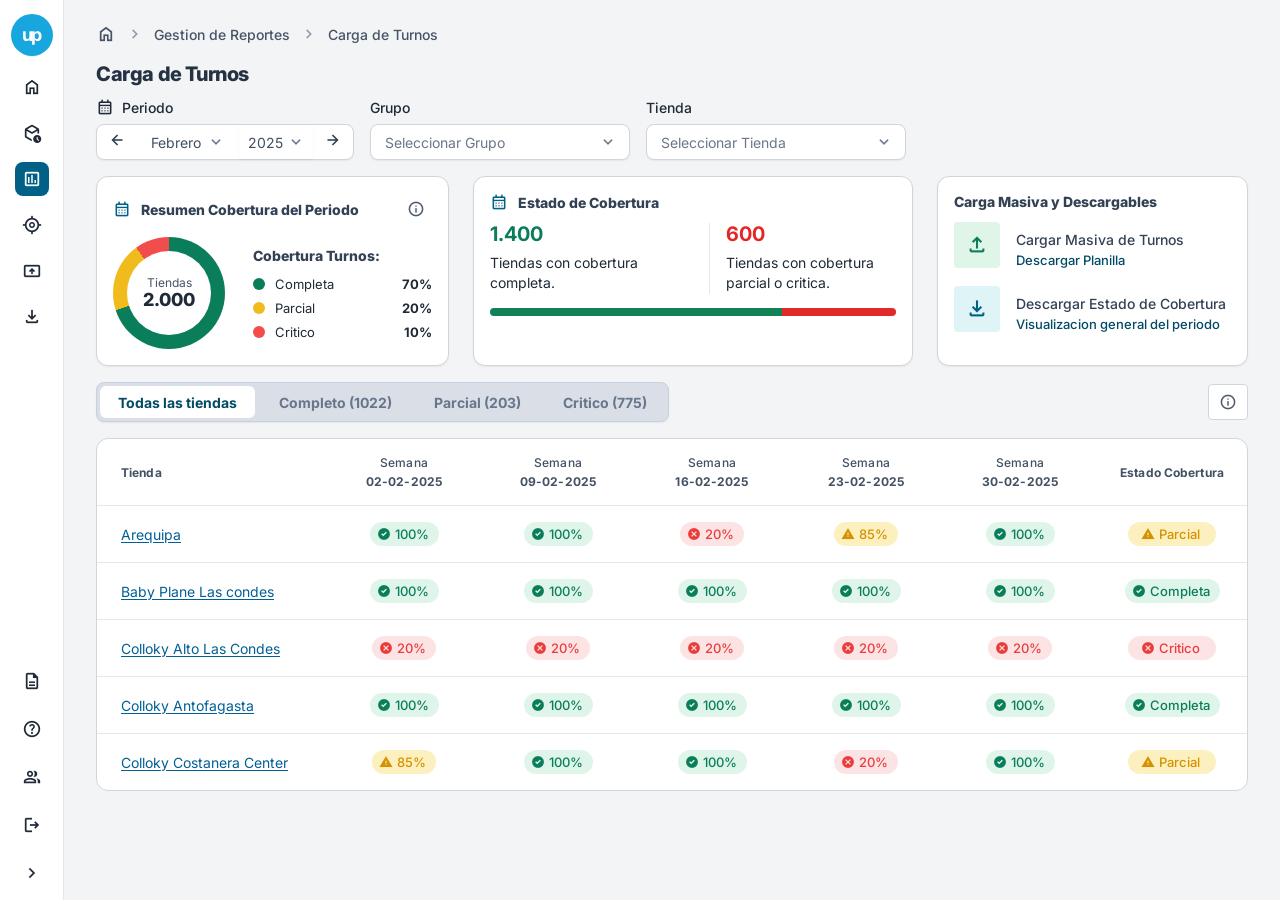
==== Carga_turnos/CARGA_DE_TURNOS.html @ 12d58e3b "Se agrega generación de turnos" ====
<!DOCTYPE html>
<html lang="es">
<head>
  <meta charset="utf-8" />
  <meta name="viewport" content="width=device-width, initial-scale=1.0" />
  <title>Carga de Turnos</title>
  <link rel="preconnect" href="https://fonts.googleapis.com" />
  <link rel="preconnect" href="https://fonts.gstatic.com" crossorigin />
  <link href="https://fonts.googleapis.com/css2?family=Inter:wght@400;500;600;700;800&family=Material+Symbols+Outlined:wght,FILL@300..700,0..1&display=swap" rel="stylesheet" />
  <link rel="stylesheet" href="./CARGA_DE_TURNOS.css?v=20260702-2" />
</head>
<body>
  <div class="turnos-layout">
    <aside class="sidebar" aria-label="Navegacion principal">
      <div class="sidebar-top">
        <a class="brand-badge" href="#" aria-label="Follow Up">up</a>

        <nav class="sidebar-nav">
          <a class="sidebar-link" href="#" aria-label="Inicio">
            <span class="material-symbols-outlined">home</span>
          </a>
          <a class="sidebar-link" href="#" aria-label="Resumen">
            <span class="material-symbols-outlined">deployed_code_history</span>
          </a>
          <a class="sidebar-link active" href="#" aria-current="page" aria-label="Carga de turnos">
            <span class="material-symbols-outlined">insert_chart</span>
          </a>
          <a class="sidebar-link" href="#" aria-label="Objetivos">
            <span class="material-symbols-outlined">my_location</span>
          </a>
          <a class="sidebar-link" href="#" aria-label="Presentacion">
            <span class="material-symbols-outlined">present_to_all</span>
          </a>
          <a class="sidebar-link" href="#" aria-label="Descargas">
            <span class="material-symbols-outlined">download</span>
          </a>
        </nav>
      </div>

      <div class="sidebar-bottom">
        <a class="sidebar-link muted" href="#" aria-label="Documentos">
          <span class="material-symbols-outlined">description</span>
        </a>
        <a class="sidebar-link muted" href="#" aria-label="Ayuda">
          <span class="material-symbols-outlined">help</span>
        </a>
        <a class="sidebar-link muted" href="#" aria-label="Usuarios">
          <span class="material-symbols-outlined">group</span>
        </a>
        <a class="sidebar-link muted" href="#" aria-label="Salir">
          <span class="material-symbols-outlined">logout</span>
        </a>
        <a class="sidebar-link muted" href="#" aria-label="Expandir">
          <span class="material-symbols-outlined">chevron_right</span>
        </a>
      </div>
    </aside>

    <main class="page">
      <section class="page-shell">
        <section class="page-view" data-view-screen="overview">
        <header class="page-header">
          <div class="breadcrumbs" aria-label="Breadcrumb">
            <span class="material-symbols-outlined">home</span>
            <span class="material-symbols-outlined arrow">chevron_right</span>
            <span>Gestion de Reportes</span>
            <span class="material-symbols-outlined arrow">chevron_right</span>
            <strong>Carga de Turnos</strong>
          </div>

          <h1>Carga de Turnos</h1>
        </header>

        <section class="filters-row" aria-label="Filtros">
          <div class="filter-block period-block detail-period-block">
            <label for="period-month">
              <span class="material-symbols-outlined">calendar_month</span>
              Periodo
            </label>

            <div class="period-picker" data-period-picker>
              <div class="period-control">
                <button type="button" class="period-arrow" aria-label="Periodo anterior" data-period-shift="-1">
                  <span class="material-symbols-outlined">arrow_back</span>
                </button>

                <button id="period-month" class="month-trigger" type="button" aria-label="Mes" aria-expanded="false" aria-controls="month-panel">
                  <span data-month-label>Febrero</span>
                  <span class="material-symbols-outlined">expand_more</span>
                </button>

                <div class="year-picker" data-year-picker>
                  <button id="period-year" class="year-trigger" type="button" aria-label="Ano" aria-expanded="false" aria-controls="year-panel">
                    <span data-year-label>2025</span>
                    <span class="material-symbols-outlined">expand_more</span>
                  </button>

                  <div id="year-panel" class="year-panel" hidden>
                    <div class="year-list" role="listbox" aria-label="Seleccion de ano"></div>
                  </div>
                </div>

                <button type="button" class="period-arrow" aria-label="Periodo siguiente" data-period-shift="1">
                  <span class="material-symbols-outlined">arrow_forward</span>
                </button>
              </div>

              <div id="month-panel" class="month-panel" hidden>
                <div class="month-grid" role="listbox" aria-label="Seleccion de mes">
                  <button class="month-option" type="button" data-month-index="0">Enero</button>
                  <button class="month-option active" type="button" data-month-index="1" aria-selected="true">Febrero</button>
                  <button class="month-option" type="button" data-month-index="2">Marzo</button>
                  <button class="month-option" type="button" data-month-index="3">Abril</button>
                  <button class="month-option" type="button" data-month-index="4">Mayo</button>
                  <button class="month-option" type="button" data-month-index="5">Junio</button>
                  <button class="month-option" type="button" data-month-index="6">Julio</button>
                  <button class="month-option" type="button" data-month-index="7">Agosto</button>
                  <button class="month-option" type="button" data-month-index="8">Septiembre</button>
                  <button class="month-option" type="button" data-month-index="9">Octubre</button>
                  <button class="month-option" type="button" data-month-index="10">Noviembre</button>
                  <button class="month-option" type="button" data-month-index="11">Diciembre</button>
                </div>
              </div>
            </div>
          </div>

          <div class="filter-block">
            <label for="group-trigger">Grupo</label>
            <div class="custom-dropdown" data-dropdown>
              <button id="group-trigger" class="dropdown-trigger" type="button" aria-expanded="false" aria-controls="group-panel">
                <span class="dropdown-trigger-text" data-dropdown-label>Seleccionar Grupo</span>
                <span class="material-symbols-outlined">expand_more</span>
              </button>

              <div id="group-panel" class="dropdown-panel" hidden>
                <div class="dropdown-search">
                  <span class="material-symbols-outlined">search</span>
                  <input type="text" placeholder="Buscar grupo" data-dropdown-search />
                </div>

                <div class="dropdown-options" role="listbox" aria-label="Opciones de grupo">
                  <label class="dropdown-option dropdown-option-all" data-option-text="Seleccionar todo">
                    <input type="checkbox" data-select-all />
                    <span>Seleccionar todo</span>
                  </label>
                  <label class="dropdown-option" data-option-text="Zona norte Bogotá">
                    <input type="checkbox" value="Zona norte Bogotá" />
                    <span>Zona norte Bogotá</span>
                  </label>
                  <label class="dropdown-option" data-option-text="Zona centro Bogotá">
                    <input type="checkbox" value="Zona centro Bogotá" />
                    <span>Zona centro Bogotá</span>
                  </label>
                  <label class="dropdown-option" data-option-text="Tiendas Colombia">
                    <input type="checkbox" value="Tiendas Colombia" />
                    <span>Tiendas Colombia</span>
                  </label>
                  <label class="dropdown-option" data-option-text="Tiendas Bogotá">
                    <input type="checkbox" value="Tiendas Bogotá" />
                    <span>Tiendas Bogotá</span>
                  </label>
                </div>
              </div>
            </div>
          </div>

          <div class="filter-block">
            <label for="store-trigger">Tienda</label>
            <div class="custom-dropdown" data-dropdown>
              <button id="store-trigger" class="dropdown-trigger" type="button" aria-expanded="false" aria-controls="store-panel">
                <span class="dropdown-trigger-text" data-dropdown-label>Seleccionar Tienda</span>
                <span class="material-symbols-outlined">expand_more</span>
              </button>

              <div id="store-panel" class="dropdown-panel" hidden>
                <div class="dropdown-search">
                  <span class="material-symbols-outlined">search</span>
                  <input type="text" placeholder="Buscar tienda" data-dropdown-search />
                </div>

                <div class="dropdown-options" role="listbox" aria-label="Opciones de tienda">
                  <label class="dropdown-option dropdown-option-all" data-option-text="Seleccionar todo">
                    <input type="checkbox" data-select-all />
                    <span>Seleccionar todo</span>
                  </label>
                  <label class="dropdown-option" data-option-text="Arequipa">
                    <input type="checkbox" value="Arequipa" />
                    <span>Arequipa</span>
                  </label>
                  <label class="dropdown-option" data-option-text="Baby Plane Las Condes">
                    <input type="checkbox" value="Baby Plane Las Condes" />
                    <span>Baby Plane Las Condes</span>
                  </label>
                  <label class="dropdown-option" data-option-text="Colloky Alto Las Condes">
                    <input type="checkbox" value="Colloky Alto Las Condes" />
                    <span>Colloky Alto Las Condes</span>
                  </label>
                  <label class="dropdown-option" data-option-text="Colloky Antofagasta">
                    <input type="checkbox" value="Colloky Antofagasta" />
                    <span>Colloky Antofagasta</span>
                  </label>
                </div>
              </div>
            </div>
          </div>
        </section>

        <section class="summary-grid" aria-label="Resumen del periodo">
          <article class="card coverage-card">
            <div class="card-head">
              <h2>
                <span class="material-symbols-outlined">calendar_month</span>
                Resumen Cobertura del Periodo
              </h2>
              <div class="summary-info-tooltip">
                <button class="icon-button" type="button" aria-label="Informacion sobre cobertura">
                  <span class="material-symbols-outlined">info</span>
                </button>
                <div class="summary-info-panel" role="tooltip">
                  La cobertura representa el porcentaje del horario de operacion en que una tienda cuenta con vendedores con turnos asignados.
                </div>
              </div>
            </div>

            <div class="coverage-content">
              <div class="donut-chart" aria-label="Total de tiendas">
                <div class="donut-center">
                  <span>Tiendas</span>
                  <strong>2.000</strong>
                </div>
              </div>

              <div class="legend">
                <h3>Cobertura Turnos:</h3>
                <div class="legend-row">
                  <span class="legend-label"><span class="dot complete"></span>Completa</span>
                  <strong>70%</strong>
                </div>
                <div class="legend-row">
                  <span class="legend-label"><span class="dot partial"></span>Parcial</span>
                  <strong>20%</strong>
                </div>
                <div class="legend-row">
                  <span class="legend-label"><span class="dot critical"></span>Critico</span>
                  <strong>10%</strong>
                </div>
              </div>
            </div>
          </article>

          <article class="card state-card">
            <div class="card-head">
              <h2>
                <span class="material-symbols-outlined">calendar_month</span>
                Estado de Cobertura
              </h2>
            </div>

            <div class="state-grid">
              <div class="state-metric">
                <strong class="green">1.400</strong>
                <p>Tiendas con cobertura completa.</p>
              </div>

              <div class="state-metric state-divider">
                <strong class="red">600</strong>
                <p>Tiendas con cobertura parcial o critica.</p>
              </div>
            </div>

            <div class="state-progress" aria-label="Distribucion de cobertura">
              <span class="progress-green"></span>
              <span class="progress-red"></span>
            </div>
          </article>

          <article class="card downloads-card">
            <div class="card-head">
              <h2>Carga Masiva y Descargables</h2>
            </div>

            <div class="download-list">
              <button class="download-item" type="button">
                <span class="download-icon upload material-symbols-outlined">upload</span>
                <span class="download-copy">
                  <strong>Cargar Masiva de Turnos</strong>
                  <small>Descargar Planilla</small>
                </span>
              </button>

              <button class="download-item" type="button">
                <span class="download-icon export material-symbols-outlined">download</span>
                <span class="download-copy">
                  <strong>Descargar Estado de Cobertura</strong>
                  <small>Visualizacion general del periodo</small>
                </span>
              </button>
            </div>
          </article>
        </section>

        <section class="tabs-row" aria-label="Filtros por estado">
          <div class="tabs-shell" role="tablist" aria-label="Estados de cobertura">
            <button class="tab-button active" type="button" aria-pressed="true" data-view="all">Todas las tiendas</button>
            <button class="tab-button" type="button" aria-pressed="false" data-view="complete">Completo (1022)</button>
            <button class="tab-button" type="button" aria-pressed="false" data-view="partial">Parcial (203)</button>
            <button class="tab-button" type="button" aria-pressed="false" data-view="critical">Critico (775)</button>
          </div>

          <div class="tabs-info-tooltip" aria-label="Informacion de filtros">
            <button class="icon-button tabs-info" type="button" aria-label="Informacion de filtros">
              <span class="material-symbols-outlined">info</span>
            </button>

            <div class="tabs-info-panel" role="tooltip">
              <span class="tabs-info-item complete">
                <span class="material-symbols-outlined">check_circle</span>
                Completa: 100%
              </span>
              <span class="tabs-info-item partial">
                <span class="material-symbols-outlined">warning</span>
                Parcial 80% - 99%
              </span>
              <span class="tabs-info-item critical">
                <span class="material-symbols-outlined">cancel</span>
                Critico 0% - 79%
              </span>
            </div>
          </div>
        </section>

        <section class="table-card" aria-label="Estado de cobertura por tienda">
          <table class="coverage-table">
            <thead id="coverage-table-head"></thead>
            <tbody id="coverage-table-body"></tbody>
          </table>
        </section>
        </section>

        <section class="page-view detail-screen" data-view-screen="detail" hidden>
          <header class="page-header detail-header">
            <div class="breadcrumbs" aria-label="Breadcrumb detalle">
              <span class="material-symbols-outlined">home</span>
              <span class="material-symbols-outlined arrow">chevron_right</span>
              <span>Gestion de Reportes</span>
              <span class="material-symbols-outlined arrow">chevron_right</span>
              <button class="breadcrumb-button" type="button" data-back-overview>Carga de Turnos</button>
              <span class="material-symbols-outlined arrow">chevron_right</span>
              <strong data-detail-breadcrumb-title>Turnos Arequipa</strong>
            </div>

            <div class="detail-header-row">
              <h1 data-detail-page-title>Turnos Arequipa</h1>
            </div>
          </header>

          <section class="detail-filters-row" aria-label="Filtros detalle">
            <div class="filter-block detail-period-block">
              <label>
                <span class="material-symbols-outlined">calendar_month</span>
                Periodo
              </label>

              <div class="period-picker detail-period-picker" data-period-picker>
                <div class="period-control detail-period-control">
                  <button type="button" class="period-arrow" aria-label="Periodo anterior detalle" data-period-shift="-1">
                    <span class="material-symbols-outlined">arrow_back</span>
                  </button>
                  <button class="month-trigger detail-static-trigger" type="button" aria-label="Mes detalle">
                    <span data-month-label>Febrero</span>
                    <span class="material-symbols-outlined">expand_more</span>
                  </button>
                  <div class="year-picker" data-year-picker>
                    <button class="year-trigger detail-static-trigger" type="button" aria-label="Ano detalle" aria-expanded="false">
                      <span data-year-label>2025</span>
                      <span class="material-symbols-outlined">expand_more</span>
                    </button>
                    <div class="year-panel" hidden>
                      <div class="year-list" role="listbox" aria-label="Seleccion de ano detalle"></div>
                    </div>
                  </div>
                  <button type="button" class="period-arrow" aria-label="Periodo siguiente detalle" data-period-shift="1">
                    <span class="material-symbols-outlined">arrow_forward</span>
                  </button>
                </div>
                <div class="month-panel" hidden>
                  <div class="month-grid" role="listbox" aria-label="Seleccion de mes detalle">
                    <button class="month-option" type="button" data-month-index="0">Enero</button>
                    <button class="month-option active" type="button" data-month-index="1" aria-selected="true">Febrero</button>
                    <button class="month-option" type="button" data-month-index="2">Marzo</button>
                    <button class="month-option" type="button" data-month-index="3">Abril</button>
                    <button class="month-option" type="button" data-month-index="4">Mayo</button>
                    <button class="month-option" type="button" data-month-index="5">Junio</button>
                    <button class="month-option" type="button" data-month-index="6">Julio</button>
                    <button class="month-option" type="button" data-month-index="7">Agosto</button>
                    <button class="month-option" type="button" data-month-index="8">Septiembre</button>
                    <button class="month-option" type="button" data-month-index="9">Octubre</button>
                    <button class="month-option" type="button" data-month-index="10">Noviembre</button>
                    <button class="month-option" type="button" data-month-index="11">Diciembre</button>
                  </div>
                </div>
              </div>
            </div>

            <div class="filter-block detail-store-block">
              <label>Tienda</label>
              <div class="custom-dropdown detail-store-dropdown" data-detail-store-dropdown>
                <button class="dropdown-trigger detail-store-trigger" type="button" aria-label="Tienda detalle" aria-expanded="false">
                  <span class="dropdown-trigger-text" data-detail-store-name>Arequipa</span>
                  <span class="material-symbols-outlined">expand_more</span>
                </button>

                <div class="dropdown-panel detail-store-panel" hidden>
                  <div class="dropdown-search detail-store-search">
                    <span class="material-symbols-outlined">search</span>
                    <input type="text" placeholder="Buscar tienda" data-detail-store-search />
                  </div>

                  <div class="dropdown-options detail-store-options" role="listbox" aria-label="Opciones de tienda detalle" data-detail-store-options></div>
                </div>
              </div>
            </div>
          </section>

          <section class="detail-summary-grid" aria-label="Resumen de tienda">
            <article class="card detail-summary-card">
              <div class="coverage-content detail-coverage-content">
                <div class="donut-chart detail-donut" aria-label="Resumen de semanas">
                  <div class="donut-center detail-donut-center">
                    <strong>5</strong>
                    <span>Semanas</span>
                  </div>
                </div>

                <div class="detail-summary-copy">
                  <div class="card-head">
                    <h2>Resumen de Tienda</h2>
                    <div class="summary-info-tooltip">
                      <button class="icon-button" type="button" aria-label="Informacion de tienda">
                        <span class="material-symbols-outlined">info</span>
                      </button>
                      <div class="summary-info-panel" role="tooltip">
                        La cobertura representa el porcentaje del horario de operacion en que una tienda cuenta con vendedores con turnos asignados.
                      </div>
                    </div>
                  </div>

                  <div class="legend detail-store-legend">
                    <div class="legend-row">
                      <span class="legend-label"><span class="dot complete"></span>Completa</span>
                      <strong>3</strong>
                    </div>
                    <div class="legend-row">
                      <span class="legend-label"><span class="dot partial"></span>Parcial</span>
                      <strong>1</strong>
                    </div>
                    <div class="legend-row">
                      <span class="legend-label"><span class="dot critical"></span>Critico</span>
                      <strong>1</strong>
                    </div>
                  </div>
                </div>
              </div>
            </article>

            <article class="card detail-download-card">
              <div class="card-head">
                <h2>Descargar Turnos del Mes</h2>
              </div>
              <div class="detail-inline-action">
                <span class="download-icon export material-symbols-outlined">download</span>
                <span class="detail-inline-copy">
                  <strong>104 turnos</strong>
                  <small>Asistencia &amp; Meta Justa</small>
                </span>
              </div>
            </article>

            <article class="card detail-download-card">
              <div class="card-head">
                <h2>Carga Masiva para Tienda</h2>
              </div>
              <div class="detail-inline-action">
                <span class="download-icon upload material-symbols-outlined">upload</span>
                <span class="detail-inline-copy">
                  <strong>Carga de Turnos</strong>
                  <small>Descargar Planilla</small>
                </span>
              </div>
            </article>

            <article class="card detail-download-card">
              <div class="card-head">
                <h2>Planilla de Carga</h2>
              </div>
              <div class="detail-inline-action">
                <span class="download-icon detail-purple material-symbols-outlined">download</span>
                <span class="detail-inline-copy">
                  <strong>Planilla Semanal</strong>
                  <small>Para carga turnos</small>
                </span>
              </div>
            </article>
          </section>

          <section class="table-card detail-table-card" aria-label="Turnos de Arequipa" data-detail-table-card>
            <div class="detail-table-header">
              <h2>
                <span class="material-symbols-outlined">calendar_month</span>
                <span data-detail-table-title>Turnos de Arequipa</span>
              </h2>
              <div class="detail-table-status">
                <span>Estado de cobertura:</span>
                <span class="status-pill partial summary"><span class="material-symbols-outlined">warning</span>Parcial</span>
              </div>
            </div>

            <table class="detail-turnos-table">
              <thead>
                <tr>
                  <th>Semana</th>
                  <th>Cobertura Periodo</th>
                  <th>Carga y Descarga de Turnos</th>
                  <th>Generacion de Turnos</th>
                  <th>Ver Turno</th>
                  <th>Acciones</th>
                </tr>
              </thead>
              <tbody>
                <tr>
                  <td data-label="Semana">02-02-2025</td>
                  <td data-label="Cobertura Periodo"><span class="status-pill complete"><span class="material-symbols-outlined">check_circle</span>100%</span></td>
                  <td data-label="Carga y Descarga de Turnos">
                    <div class="detail-icon-group">
                      <button class="detail-square-button upload" type="button" aria-label="Subir turnos">
                        <span class="material-symbols-outlined">upload</span>
                      </button>
                      <button class="detail-square-button download" type="button" aria-label="Descargar turnos">
                        <span class="material-symbols-outlined">download</span>
                      </button>
                    </div>
                  </td>
                  <td data-label="Generacion de Turnos"><button class="detail-outline-button" type="button" data-open-generation><span class="material-symbols-outlined">calendar_add_on</span>Generar Turnos</button></td>
                  <td data-label="Ver Turno"><button class="detail-square-button success" type="button" aria-label="Ver turno"><span class="material-symbols-outlined">visibility</span></button></td>
                  <td data-label="Acciones">
                    <div class="detail-icon-group">
                      <button class="detail-square-button edit" type="button" aria-label="Editar"><span class="material-symbols-outlined">edit</span></button>
                      <button class="detail-square-button danger" type="button" aria-label="Eliminar"><span class="material-symbols-outlined">delete</span></button>
                    </div>
                  </td>
                </tr>
                <tr>
                  <td data-label="Semana">09-02-2025</td>
                  <td data-label="Cobertura Periodo"><span class="status-pill partial"><span class="material-symbols-outlined">warning</span>85%</span></td>
                  <td data-label="Carga y Descarga de Turnos">
                    <div class="detail-icon-group">
                      <button class="detail-square-button upload" type="button" aria-label="Subir turnos">
                        <span class="material-symbols-outlined">upload</span>
                      </button>
                      <button class="detail-square-button download" type="button" aria-label="Descargar turnos">
                        <span class="material-symbols-outlined">download</span>
                      </button>
                    </div>
                  </td>
                  <td data-label="Generacion de Turnos"><button class="detail-outline-button" type="button" data-open-generation><span class="material-symbols-outlined">calendar_add_on</span>Generar Turnos</button></td>
                  <td data-label="Ver Turno"><button class="detail-square-button success" type="button" aria-label="Ver turno"><span class="material-symbols-outlined">visibility</span></button></td>
                  <td data-label="Acciones">
                    <div class="detail-icon-group">
                      <button class="detail-square-button edit" type="button" aria-label="Editar"><span class="material-symbols-outlined">edit</span></button>
                      <button class="detail-square-button danger" type="button" aria-label="Eliminar"><span class="material-symbols-outlined">delete</span></button>
                    </div>
                  </td>
                </tr>
                <tr>
                  <td data-label="Semana">16-02-2025</td>
                  <td data-label="Cobertura Periodo"><span class="status-pill critical"><span class="material-symbols-outlined">cancel</span>0%</span></td>
                  <td data-label="Carga y Descarga de Turnos">
                    <div class="detail-icon-group">
                      <button class="detail-square-button upload" type="button" aria-label="Subir turnos">
                        <span class="material-symbols-outlined">upload</span>
                      </button>
                      <button class="detail-square-button disabled" type="button" aria-label="Descarga no disponible" disabled>
                        <span class="material-symbols-outlined">download</span>
                      </button>
                    </div>
                  </td>
                  <td data-label="Generacion de Turnos"><button class="detail-outline-button" type="button" data-open-generation><span class="material-symbols-outlined">calendar_add_on</span>Generar Turnos</button></td>
                  <td data-label="Ver Turno"><button class="detail-square-button disabled" type="button" aria-label="Ver turno no disponible" disabled><span class="material-symbols-outlined">visibility</span></button></td>
                  <td data-label="Acciones">
                    <div class="detail-icon-group">
                      <button class="detail-square-button disabled" type="button" aria-label="Editar no disponible" disabled><span class="material-symbols-outlined">edit</span></button>
                      <button class="detail-square-button disabled" type="button" aria-label="Eliminar no disponible" disabled><span class="material-symbols-outlined">delete</span></button>
                    </div>
                  </td>
                </tr>
                <tr>
                  <td data-label="Semana">23-02-2025</td>
                  <td data-label="Cobertura Periodo"><span class="status-pill complete"><span class="material-symbols-outlined">check_circle</span>100%</span></td>
                  <td data-label="Carga y Descarga de Turnos">
                    <div class="detail-icon-group">
                      <button class="detail-square-button upload" type="button" aria-label="Subir turnos">
                        <span class="material-symbols-outlined">upload</span>
                      </button>
                      <button class="detail-square-button download" type="button" aria-label="Descargar turnos">
                        <span class="material-symbols-outlined">download</span>
                      </button>
                    </div>
                  </td>
                  <td data-label="Generacion de Turnos"><button class="detail-outline-button" type="button" data-open-generation><span class="material-symbols-outlined">calendar_add_on</span>Generar Turnos</button></td>
                  <td data-label="Ver Turno"><button class="detail-square-button success" type="button" aria-label="Ver turno"><span class="material-symbols-outlined">visibility</span></button></td>
                  <td data-label="Acciones">
                    <div class="detail-icon-group">
                      <button class="detail-square-button edit" type="button" aria-label="Editar"><span class="material-symbols-outlined">edit</span></button>
                      <button class="detail-square-button danger" type="button" aria-label="Eliminar"><span class="material-symbols-outlined">delete</span></button>
                    </div>
                  </td>
                </tr>
                <tr>
                  <td data-label="Semana">30-02-2025</td>
                  <td data-label="Cobertura Periodo"><span class="status-pill complete"><span class="material-symbols-outlined">check_circle</span>100%</span></td>
                  <td data-label="Carga y Descarga de Turnos">
                    <div class="detail-icon-group">
                      <button class="detail-square-button upload" type="button" aria-label="Subir turnos">
                        <span class="material-symbols-outlined">upload</span>
                      </button>
                      <button class="detail-square-button download" type="button" aria-label="Descargar turnos">
                        <span class="material-symbols-outlined">download</span>
                      </button>
                    </div>
                  </td>
                  <td data-label="Generacion de Turnos"><button class="detail-outline-button" type="button" data-open-generation><span class="material-symbols-outlined">calendar_add_on</span>Generar Turnos</button></td>
                  <td data-label="Ver Turno"><button class="detail-square-button success" type="button" aria-label="Ver turno"><span class="material-symbols-outlined">visibility</span></button></td>
                  <td data-label="Acciones">
                    <div class="detail-icon-group">
                      <button class="detail-square-button edit" type="button" aria-label="Editar"><span class="material-symbols-outlined">edit</span></button>
                      <button class="detail-square-button danger" type="button" aria-label="Eliminar"><span class="material-symbols-outlined">delete</span></button>
                    </div>
                  </td>
                </tr>
              </tbody>
            </table>
          </section>
        </section>

        <section class="page-view generation-screen" data-view-screen="generation" hidden>
          <header class="page-header generation-header">
            <div class="breadcrumbs" aria-label="Breadcrumb generacion">
              <span class="material-symbols-outlined">home</span>
              <span class="material-symbols-outlined arrow">chevron_right</span>
              <span>Gestion de Reportes</span>
              <span class="material-symbols-outlined arrow">chevron_right</span>
              <button class="breadcrumb-button" type="button" data-back-overview>Carga de Turnos</button>
              <span class="material-symbols-outlined arrow">chevron_right</span>
              <button class="breadcrumb-button" type="button" data-back-detail data-generation-breadcrumb-store>Turnos Arequipa</button>
              <span class="material-symbols-outlined arrow">chevron_right</span>
              <strong>Generacion de Turnos</strong>
            </div>

            <h1>Generacion de Turnos</h1>
          </header>

          <section class="generation-filters-row" aria-label="Filtros generacion">
            <div class="filter-block period-block detail-period-block">
              <label for="generation-period-month">
                <span class="material-symbols-outlined">calendar_month</span>
                Periodo
              </label>

              <div class="period-picker detail-period-picker generation-period-picker" data-period-picker>
                <div class="period-control detail-period-control generation-period-control">
                  <button type="button" class="period-arrow" aria-label="Periodo anterior" data-period-shift="-1">
                    <span class="material-symbols-outlined">arrow_back</span>
                  </button>
                  <button id="generation-period-month" class="month-trigger detail-static-trigger" type="button" aria-label="Mes" aria-expanded="false" aria-controls="generation-month-panel">
                    <span data-month-label>Febrero</span>
                    <span class="material-symbols-outlined">expand_more</span>
                  </button>
                  <div class="year-picker" data-year-picker>
                    <button class="year-trigger detail-static-trigger" type="button" aria-label="Ano" aria-expanded="false" aria-controls="generation-year-panel">
                      <span data-year-label>2025</span>
                      <span class="material-symbols-outlined">expand_more</span>
                    </button>
                    <div id="generation-year-panel" class="year-panel" hidden>
                      <div class="year-list" role="listbox" aria-label="Seleccion de ano"></div>
                    </div>
                  </div>
                  <button type="button" class="period-arrow" aria-label="Periodo siguiente" data-period-shift="1">
                    <span class="material-symbols-outlined">arrow_forward</span>
                  </button>
                </div>

                <div id="generation-month-panel" class="month-panel" hidden>
                  <div class="month-grid" role="listbox" aria-label="Seleccion de mes">
                    <button class="month-option" type="button" data-month-index="0">Enero</button>
                    <button class="month-option active" type="button" data-month-index="1" aria-selected="true">Febrero</button>
                    <button class="month-option" type="button" data-month-index="2">Marzo</button>
                    <button class="month-option" type="button" data-month-index="3">Abril</button>
                    <button class="month-option" type="button" data-month-index="4">Mayo</button>
                    <button class="month-option" type="button" data-month-index="5">Junio</button>
                    <button class="month-option" type="button" data-month-index="6">Julio</button>
                    <button class="month-option" type="button" data-month-index="7">Agosto</button>
                    <button class="month-option" type="button" data-month-index="8">Septiembre</button>
                    <button class="month-option" type="button" data-month-index="9">Octubre</button>
                    <button class="month-option" type="button" data-month-index="10">Noviembre</button>
                    <button class="month-option" type="button" data-month-index="11">Diciembre</button>
                  </div>
                </div>
              </div>
            </div>

            <div class="filter-block">
              <label for="generation-week">Semana</label>
              <button id="generation-week" class="dropdown-trigger generation-static-trigger" type="button">
                <span data-generation-week-label>02-02-2025</span>
                <span class="material-symbols-outlined">expand_more</span>
              </button>
            </div>

            <div class="filter-block">
              <label for="generation-store">Tienda</label>
              <button id="generation-store" class="dropdown-trigger detail-store-trigger generation-static-trigger" type="button">
                <span data-generation-store-label>Arequipa</span>
                <span class="material-symbols-outlined">expand_more</span>
              </button>
            </div>

            <div class="generation-header-actions">
              <button class="detail-outline-button generation-preview-button" type="button">
                <span class="material-symbols-outlined">visibility</span>
                Vista Previa
              </button>
              <button class="detail-primary-button generation-save-button" type="button">
                <span class="material-symbols-outlined">save</span>
                Guardar Cambios
              </button>
            </div>
          </section>

          <section class="generation-workspace" aria-label="Generacion de turnos workspace">
            <aside class="card generation-vendors-card">
              <div class="generation-vendors-head">Vendedores</div>
              <div class="generation-vendors-list">
                <label class="generation-vendor-row"><input type="checkbox" /> <span>Seleccionar Todo</span></label>
                <label class="generation-vendor-row"><input type="checkbox" /> <span>Javier Soto Perez</span></label>
                <label class="generation-vendor-row"><input type="checkbox" /> <span>Viviana Nunez Toledo</span></label>
                <label class="generation-vendor-row"><input type="checkbox" /> <span>Juan Carrasco Soto</span></label>
                <label class="generation-vendor-row"><input type="checkbox" /> <span>Sandra Perez Sanchez</span></label>
                <label class="generation-vendor-row"><input type="checkbox" /> <span>Andrea Hernandez Soto</span></label>
                <label class="generation-vendor-row"><input type="checkbox" /> <span>Luis Martinez Herrera</span></label>
              </div>
            </aside>

            <div class="generation-main-stack">
              <section class="card generation-board-card">
                <div class="generation-mode-switch" role="tablist" aria-label="Modo de turnos">
                  <button class="generation-mode-pill active" type="button" aria-pressed="true">
                    <span class="material-symbols-outlined">calendar_month</span>
                    Turnos Meta Justa
                  </button>
                  <button class="generation-mode-pill" type="button" aria-pressed="false">
                    <span class="material-symbols-outlined">calendar_month</span>
                    Turnos Asistencia
                  </button>
                </div>

                <div class="generation-calendar-head">
                  <span>Vendedor</span>
                  <span>LUN 02</span>
                  <span>MAR 03</span>
                  <span>MIE 04</span>
                  <span>JUE 05</span>
                  <span>VIE 06</span>
                  <span>SAB 07</span>
                  <span>DOM 08</span>
                </div>

                <div class="generation-empty-state">
                  <div class="generation-empty-icon material-symbols-outlined">calendar_month</div>
                  <strong>Selecciona vendedores y asigna turnos</strong>
                  <p>Usa el selector de la izquierda para elegir vendedores y asignar turnos.</p>
                </div>
              </section>

              <section class="card generation-shift-card">
                <div class="generation-shift-layout">
                  <div class="generation-shift-main">
                    <div class="generation-shift-left">
                      <div class="generation-shift-title-block">
                        <h2>Selector de turnos</h2>
                        <button class="dropdown-trigger generation-static-trigger generation-shift-trigger" type="button">
                          <span>Turnos Santiago de Chile</span>
                          <span class="material-symbols-outlined">expand_more</span>
                        </button>
                      </div>
                      <button class="detail-primary-button generation-config-button" type="button">
                        <span class="material-symbols-outlined">calendar_month</span>
                        Configuracion
                      </button>
                    </div>

                    <div class="generation-shift-pills">
                      <article class="generation-shift-pill morning"><strong>Manana</strong><small>08:00 - 14:00</small></article>
                      <article class="generation-shift-pill afternoon"><strong>Tarde</strong><small>14:00 - 20:00</small></article>
                      <article class="generation-shift-pill fullday"><strong>Full day</strong><small>08:00 - 20:00</small></article>
                      <article class="generation-shift-pill off"><strong>Libre</strong><small>Sin turno</small></article>
                      <article class="generation-shift-pill create"><strong>+ Crear turno</strong></article>
                      <article class="generation-shift-pill create"><strong>+ Crear turno</strong></article>
                    </div>
                  </div>

                  <div class="generation-copy-block">
                    <strong>Copiar turnos</strong>
                    <small>Copia turnos de otra semana</small>
                    <button class="dropdown-trigger generation-static-trigger generation-copy-trigger" type="button">
                      <span>Seleccionar turno</span>
                      <span class="material-symbols-outlined">expand_more</span>
                    </button>
                  </div>
                </div>
              </section>
            </div>
          </section>
        </section>      </section>
    </main>

  </div>

  <script>
    const weekColumns = ["02/02/2025", "09/02/2025", "16/02/2025", "23/02/2025", "30/02/2025"];
    const coverageTableHead = document.getElementById("coverage-table-head");
    const coverageTableBody = document.getElementById("coverage-table-body");
    const tabButtons = document.querySelectorAll(".tab-button");
    const overviewScreen = document.querySelector('[data-view-screen="overview"]');
    const detailScreen = document.querySelector('[data-view-screen="detail"]');
    const generationScreen = document.querySelector('[data-view-screen="generation"]');
    const detailBreadcrumbTitle = document.querySelector("[data-detail-breadcrumb-title]");
    const detailPageTitle = document.querySelector("[data-detail-page-title]");
    const detailStoreName = document.querySelector("[data-detail-store-name]");
    const detailTableTitle = document.querySelector("[data-detail-table-title]");
    const detailTableCard = document.querySelector("[data-detail-table-card]");
    const detailStoreDropdown = document.querySelector("[data-detail-store-dropdown]");
    const detailStoreTrigger = detailStoreDropdown?.querySelector(".detail-store-trigger");
    const detailStorePanel = detailStoreDropdown?.querySelector(".detail-store-panel");
    const detailStoreSearch = detailStoreDropdown?.querySelector("[data-detail-store-search]");
    const detailStoreOptions = detailStoreDropdown?.querySelector("[data-detail-store-options]");
    const generationWeekLabel = document.querySelector("[data-generation-week-label]");
    const generationStoreLabel = document.querySelector("[data-generation-store-label]");
    const generationBreadcrumbStore = document.querySelector("[data-generation-breadcrumb-store]");
    const generationButtons = document.querySelectorAll("[data-open-generation]");

    const coverageViews = {
      all: {
        rows: [
          {
            store: "Arequipa",
            weeks: [
              { tone: "complete", text: "100%" },
              { tone: "complete", text: "100%" },
              { tone: "critical", text: "20%" },
              { tone: "partial", text: "85%" },
              { tone: "complete", text: "100%" }
            ],
            status: { tone: "partial", text: "Parcial" }
          },
          {
            store: "Baby Plane Las condes",
            weeks: Array.from({ length: 5 }, () => ({ tone: "complete", text: "100%" })),
            status: { tone: "complete", text: "Completa" }
          },
          {
            store: "Colloky Alto Las Condes",
            weeks: Array.from({ length: 5 }, () => ({ tone: "critical", text: "20%" })),
            status: { tone: "critical", text: "Critico" }
          },
          {
            store: "Colloky Antofagasta",
            weeks: Array.from({ length: 5 }, () => ({ tone: "complete", text: "100%" })),
            status: { tone: "complete", text: "Completa" }
          },
          {
            store: "Colloky Costanera Center",
            weeks: [
              { tone: "partial", text: "85%" },
              { tone: "complete", text: "100%" },
              { tone: "complete", text: "100%" },
              { tone: "critical", text: "20%" },
              { tone: "complete", text: "100%" }
            ],
            status: { tone: "partial", text: "Parcial" }
          }
        ]
      },
      complete: {
        rows: [
          {
            store: "Baby Plane Las condes",
            weeks: Array.from({ length: 5 }, () => ({ tone: "complete", text: "100%" })),
            status: { tone: "complete", text: "Completa" }
          },
          {
            store: "Colloky Antofagasta",
            weeks: Array.from({ length: 5 }, () => ({ tone: "complete", text: "100%" })),
            status: { tone: "complete", text: "Completa" }
          },
          {
            store: "Colloky Costanera Center",
            weeks: Array.from({ length: 5 }, () => ({ tone: "complete", text: "100%" })),
            status: { tone: "complete", text: "Completa" }
          },
          {
            store: "Colloky La Florida Center",
            weeks: Array.from({ length: 5 }, () => ({ tone: "complete", text: "100%" })),
            status: { tone: "complete", text: "Completa" }
          },
          {
            store: "Colloky Mall Plaza",
            weeks: Array.from({ length: 5 }, () => ({ tone: "complete", text: "100%" })),
            status: { tone: "complete", text: "Completa" }
          }
        ]
      },
      partial: {
        rows: [
          {
            store: "Arequipa",
            weeks: [
              { tone: "complete", text: "100%" },
              { tone: "complete", text: "100%" },
              { tone: "critical", text: "20%" },
              { tone: "complete", text: "100%" },
              { tone: "complete", text: "100%" }
            ],
            status: { tone: "partial", text: "Parcial" }
          },
          {
            store: "Colloky Costanera Center",
            weeks: [
              { tone: "complete", text: "100%" },
              { tone: "complete", text: "100%" },
              { tone: "complete", text: "100%" },
              { tone: "critical", text: "20%" },
              { tone: "complete", text: "100%" }
            ],
            status: { tone: "partial", text: "Parcial" }
          },
          {
            store: "Colloky Plaza Oeste",
            weeks: [
              { tone: "complete", text: "100%" },
              { tone: "complete", text: "100%" },
              { tone: "complete", text: "100%" },
              { tone: "critical", text: "20%" },
              { tone: "complete", text: "100%" }
            ],
            status: { tone: "partial", text: "Parcial" }
          },
          {
            store: "Colloky Plaza Vespucio",
            weeks: [
              { tone: "complete", text: "100%" },
              { tone: "complete", text: "100%" },
              { tone: "complete", text: "100%" },
              { tone: "critical", text: "20%" },
              { tone: "complete", text: "100%" }
            ],
            status: { tone: "partial", text: "Parcial" }
          },
          {
            store: "Colloky Costanera Center",
            weeks: [
              { tone: "complete", text: "100%" },
              { tone: "complete", text: "100%" },
              { tone: "complete", text: "100%" },
              { tone: "complete", text: "100%" },
              { tone: "critical", text: "20%" }
            ],
            status: { tone: "partial", text: "Parcial" }
          }
        ]
      },
      critical: {
        rows: [
          {
            store: "Colloky Alto Las Condes",
            weeks: Array.from({ length: 5 }, () => ({ tone: "critical", text: "20%" })),
            status: { tone: "critical", text: "Critico" }
          },
          {
            store: "Colloky Estacion Central",
            weeks: Array.from({ length: 5 }, () => ({ tone: "critical", text: "20%" })),
            status: { tone: "critical", text: "Critico" }
          },
          {
            store: "Colloky Marina Arauco",
            weeks: Array.from({ length: 5 }, () => ({ tone: "critical", text: "20%" })),
            status: { tone: "critical", text: "Critico" }
          },
          {
            store: "Colloky Panoramico",
            weeks: Array.from({ length: 5 }, () => ({ tone: "critical", text: "20%" })),
            status: { tone: "critical", text: "Critico" }
          },
          {
            store: "Colloky Alto Las Condes",
            weeks: Array.from({ length: 5 }, () => ({ tone: "critical", text: "20%" })),
            status: { tone: "critical", text: "Critico" }
          }
        ]
      }
    };

    const toneToIcon = {
      complete: "check_circle",
      partial: "warning",
      critical: "cancel"
    };

    const detailStoreList = [
      "Arequipa",
      "Baby Plane Las Condes",
      "Colloky Alto Las Condes",
      "Colloky Antofagasta",
      "Colloky Santiago",
      ...new Set(Object.values(coverageViews).flatMap((view) => view.rows.map((row) => row.store)))
    ].filter((store, index, stores) => stores.indexOf(store) === index);

    const renderCoveragePill = (cell, summary = false) => `
      <span class="status-pill ${cell.tone}${summary ? " summary" : ""}">
        <span class="material-symbols-outlined">${toneToIcon[cell.tone]}</span>${cell.text}
      </span>
    `;

    const renderCoverageTable = (viewKey) => {
      const view = coverageViews[viewKey];
      if (!view || !coverageTableHead || !coverageTableBody) return;

      const headCells = weekColumns
        .map((date) => `<th><span>Semana</span>${date.replaceAll("/", "-")}</th>`)
        .join("");

      coverageTableHead.innerHTML = `
        <tr>
          <th class="store-column">Tienda</th>
          ${headCells}
          <th class="status-column">Estado Cobertura</th>
        </tr>
      `;

      coverageTableBody.innerHTML = view.rows
        .map((row) => {
          const weekCells = row.weeks
            .map((cell, index) => `<td data-label="${weekColumns[index]}">${renderCoveragePill(cell)}</td>`)
            .join("");

          return `
            <tr>
              <td data-label="Tienda"><a href="#" data-store-detail="${row.store}">${row.store}</a></td>
              ${weekCells}
              <td data-label="Estado Cobertura">${renderCoveragePill(row.status, true)}</td>
            </tr>
          `;
        })
        .join("");
    };

    const setActiveScreen = (screen) => {
      overviewScreen.hidden = screen !== "overview";
      detailScreen.hidden = screen !== "detail";
      generationScreen.hidden = screen !== "generation";
    };

    const setGenerationContext = ({ store, week }) => {
      const safeStore = store || detailStoreName?.textContent || "Arequipa";
      const safeWeek = week || "02-02-2025";

      if (generationStoreLabel) generationStoreLabel.textContent = safeStore;
      if (generationWeekLabel) generationWeekLabel.textContent = safeWeek;
      if (generationBreadcrumbStore) generationBreadcrumbStore.textContent = `Turnos ${safeStore}`;
    };

    const closeDetailStoreDropdown = () => {
      detailStoreDropdown?.classList.remove("open");
      detailStoreTrigger?.setAttribute("aria-expanded", "false");
      if (detailStorePanel) detailStorePanel.hidden = true;
    };

    const openDetailStoreDropdown = () => {
      closeAllPeriodPickers();
      dropdowns.forEach((dropdown) => closeDropdown(dropdown));
      detailStoreDropdown?.classList.add("open");
      detailStoreTrigger?.setAttribute("aria-expanded", "true");
      if (detailStorePanel) detailStorePanel.hidden = false;
      if (detailStoreSearch) detailStoreSearch.value = "";
      renderDetailStoreOptions();
      detailStoreSearch?.focus();
    };

    const renderDetailStoreOptions = (filterTerm = "") => {
      if (!detailStoreOptions) return;

      const normalizedFilter = filterTerm.trim().toLowerCase();
      const currentStore = detailStoreName?.textContent?.trim() || "Arequipa";
      const filteredStores = detailStoreList.filter((store) => store.toLowerCase().includes(normalizedFilter));

      detailStoreOptions.innerHTML = filteredStores
        .map((store) => `
          <button
            class="detail-store-option${store === currentStore ? " active" : ""}"
            type="button"
            role="option"
            aria-selected="${store === currentStore}"
            data-detail-store-option="${store}"
          >
            ${store}
          </button>
        `)
        .join("");
    };

    const setDetailStore = (storeName) => {
      const safeStoreName = storeName?.trim() || "Arequipa";
      const pageTitle = `Turnos ${safeStoreName}`;
      const tableTitle = `Turnos de ${safeStoreName}`;

      if (detailBreadcrumbTitle) detailBreadcrumbTitle.textContent = pageTitle;
      if (detailPageTitle) detailPageTitle.textContent = pageTitle;
      if (detailStoreName) detailStoreName.textContent = safeStoreName;
      if (detailTableTitle) detailTableTitle.textContent = tableTitle;
      if (detailTableCard) detailTableCard.setAttribute("aria-label", tableTitle);
      renderDetailStoreOptions(detailStoreSearch?.value || "");
    };

    tabButtons.forEach((button) => {
      button.addEventListener("click", () => {
        tabButtons.forEach((item) => {
          item.classList.remove("active");
          item.setAttribute("aria-pressed", "false");
        });

        button.classList.add("active");
        button.setAttribute("aria-pressed", "true");
        renderCoverageTable(button.dataset.view || "all");
      });
    });

    renderCoverageTable("all");
    setDetailStore("Arequipa");
    setActiveScreen("overview");

    coverageTableBody?.addEventListener("click", (event) => {
      const link = event.target.closest("[data-store-detail]");
      if (!link) return;
      event.preventDefault();
      setDetailStore(link.dataset.storeDetail);
      setActiveScreen("detail");
    });

    document.querySelectorAll("[data-back-overview]").forEach((button) => {
      button.addEventListener("click", () => setActiveScreen("overview"));
    });

    document.querySelectorAll("[data-back-detail]").forEach((button) => {
      button.addEventListener("click", () => setActiveScreen("detail"));
    });

    generationButtons.forEach((button) => {
      button.addEventListener("click", () => {
        const row = button.closest("tr");
        const weekCell = row?.querySelector('[data-label="Semana"]');
        const week = weekCell?.textContent?.trim() || row?.children?.[0]?.textContent?.trim() || "02-02-2025";
        const store = detailStoreName?.textContent?.trim() || "Arequipa";
        setGenerationContext({ store, week });
        setActiveScreen("generation");
      });
    });

    const monthNames = ["Enero", "Febrero", "Marzo", "Abril", "Mayo", "Junio", "Julio", "Agosto", "Septiembre", "Octubre", "Noviembre", "Diciembre"];
    const maxAvailableYear = 2025;
    const minAvailableYear = 2020;
    const periodPickers = [...document.querySelectorAll("[data-period-picker]")];

    const closeAllPeriodPickers = () => {
      periodPickers.forEach((picker) => {
        picker.classList.remove("month-open", "year-open");
        picker.querySelector(".month-trigger")?.setAttribute("aria-expanded", "false");
        picker.querySelector(".month-panel") && (picker.querySelector(".month-panel").hidden = true);
        picker.querySelector(".year-trigger")?.setAttribute("aria-expanded", "false");
        picker.querySelector(".year-panel") && (picker.querySelector(".year-panel").hidden = true);
      });
    };

    periodPickers.forEach((picker) => {
      const monthTrigger = picker.querySelector(".month-trigger");
      const monthPanel = picker.querySelector(".month-panel");
      const monthLabel = picker.querySelector("[data-month-label]");
      const monthOptions = [...picker.querySelectorAll(".month-option")];
      const yearTrigger = picker.querySelector(".year-trigger");
      const yearPanel = picker.querySelector(".year-panel");
      const yearLabel = picker.querySelector("[data-year-label]");
      const yearList = picker.querySelector(".year-list");
      const shiftButtons = [...picker.querySelectorAll("[data-period-shift]")];
      let currentMonthIndex = monthOptions.findIndex((option) => option.classList.contains("active"));
      let currentYear = Number(yearLabel?.textContent || String(maxAvailableYear));

      const closeMonthPicker = () => {
        picker.classList.remove("month-open");
        monthTrigger?.setAttribute("aria-expanded", "false");
        if (monthPanel) monthPanel.hidden = true;
      };

      const closeYearPicker = () => {
        picker.classList.remove("year-open");
        yearTrigger?.setAttribute("aria-expanded", "false");
        if (yearPanel) yearPanel.hidden = true;
      };

      const renderYearOptions = () => {
        if (!yearList) return;

        const years = Array.from(
          { length: maxAvailableYear - minAvailableYear + 1 },
          (_, index) => maxAvailableYear - index
        );

        yearList.innerHTML = years
          .map((year) => `
            <button class="year-option${year === currentYear ? " active" : ""}" type="button" data-year-value="${year}" aria-selected="${year === currentYear}">
              ${year}
            </button>
          `)
          .join("");

        yearList.querySelectorAll(".year-option").forEach((button) => {
          button.addEventListener("click", () => {
            syncYearPicker(Number(button.dataset.yearValue));
            closeYearPicker();
          });
        });
      };

      const syncYearPicker = (year) => {
        currentYear = Math.min(maxAvailableYear, Math.max(minAvailableYear, year));
        if (yearLabel) {
          yearLabel.textContent = String(currentYear);
        }
        renderYearOptions();
      };

      const syncMonthPicker = (monthIndex) => {
        currentMonthIndex = monthIndex;
        if (monthLabel) {
          monthLabel.textContent = monthNames[monthIndex];
        }

        monthOptions.forEach((option, index) => {
          const isActive = index === monthIndex;
          option.classList.toggle("active", isActive);
          option.setAttribute("aria-selected", String(isActive));
        });
      };

      const openMonthPicker = () => {
        closeAllPeriodPickers();
        picker.classList.add("month-open");
        monthTrigger?.setAttribute("aria-expanded", "true");
        if (monthPanel) monthPanel.hidden = false;
      };

      const openYearPicker = () => {
        closeAllPeriodPickers();
        picker.classList.add("year-open");
        yearTrigger?.setAttribute("aria-expanded", "true");
        if (yearPanel) yearPanel.hidden = false;
      };

      monthTrigger?.addEventListener("click", () => {
        if (picker.classList.contains("month-open")) {
          closeMonthPicker();
        } else {
          openMonthPicker();
        }
      });

      yearTrigger?.addEventListener("click", () => {
        if (picker.classList.contains("year-open")) {
          closeYearPicker();
        } else {
          openYearPicker();
        }
      });

      monthOptions.forEach((option) => {
        option.addEventListener("click", () => {
          syncMonthPicker(Number(option.dataset.monthIndex));
          closeMonthPicker();
        });
      });

      shiftButtons.forEach((button) => {
        button.addEventListener("click", () => {
          const direction = Number(button.dataset.periodShift);
          let nextMonthIndex = currentMonthIndex + direction;
          let nextYear = currentYear;

          if (nextMonthIndex < 0) {
            nextMonthIndex = 11;
            nextYear -= 1;
          }

          if (nextMonthIndex > 11) {
            nextMonthIndex = 0;
            nextYear += 1;
          }

          syncYearPicker(nextYear);
          syncMonthPicker(nextMonthIndex);
        });
      });

      if (currentMonthIndex < 0) {
        currentMonthIndex = 1;
      }

      renderYearOptions();
      syncYearPicker(currentYear);
      syncMonthPicker(currentMonthIndex);
    });

    const dropdowns = document.querySelectorAll("[data-dropdown]");

    const closeDropdown = (dropdown) => {
      const trigger = dropdown.querySelector(".dropdown-trigger");
      const panel = dropdown.querySelector(".dropdown-panel");
      dropdown.classList.remove("open");
      trigger?.setAttribute("aria-expanded", "false");
      if (panel) panel.hidden = true;
    };

    const openDropdown = (dropdown) => {
      dropdowns.forEach((item) => {
        if (item !== dropdown) closeDropdown(item);
      });
      closeAllPeriodPickers();

      const trigger = dropdown.querySelector(".dropdown-trigger");
      const panel = dropdown.querySelector(".dropdown-panel");
      dropdown.classList.add("open");
      trigger?.setAttribute("aria-expanded", "true");
      if (panel) panel.hidden = false;
    };

    const syncDropdownLabel = (dropdown) => {
      const label = dropdown.querySelector("[data-dropdown-label]");
      const items = [...dropdown.querySelectorAll(".dropdown-option input:not([data-select-all])")];
      const checked = items.filter((input) => input.checked).map((input) => input.value);
      const placeholder = dropdown.querySelector(".dropdown-trigger-text")?.dataset.placeholder || "";

      if (!label) return;

      if (checked.length === 0) {
        label.textContent = placeholder;
        return;
      }

      if (checked.length === items.length) {
        label.textContent = "Seleccionar todo";
        return;
      }

      label.textContent = checked.length === 1 ? checked[0] : `${checked.length} seleccionados`;
    };

    dropdowns.forEach((dropdown) => {
      const trigger = dropdown.querySelector(".dropdown-trigger");
      const panel = dropdown.querySelector(".dropdown-panel");
      const search = dropdown.querySelector("[data-dropdown-search]");
      const selectAll = dropdown.querySelector("[data-select-all]");
      const options = [...dropdown.querySelectorAll(".dropdown-option")];
      const itemInputs = [...dropdown.querySelectorAll(".dropdown-option input:not([data-select-all])")];
      const label = dropdown.querySelector(".dropdown-trigger-text");

      if (label) {
        label.dataset.placeholder = label.textContent.trim();
      }

      trigger?.addEventListener("click", () => {
        if (dropdown.classList.contains("open")) {
          closeDropdown(dropdown);
        } else {
          openDropdown(dropdown);
          search?.focus();
        }
      });

      search?.addEventListener("input", () => {
        const term = search.value.trim().toLowerCase();

        options.forEach((option) => {
          if (option.classList.contains("dropdown-option-all")) {
            option.hidden = false;
            return;
          }

          const text = option.dataset.optionText?.toLowerCase() || "";
          option.hidden = !text.includes(term);
        });
      });

      selectAll?.addEventListener("change", () => {
        itemInputs.forEach((input) => {
          if (input.closest(".dropdown-option")?.hidden) return;
          input.checked = selectAll.checked;
        });
        syncDropdownLabel(dropdown);
      });

      itemInputs.forEach((input) => {
        input.addEventListener("change", () => {
          if (selectAll) {
            selectAll.checked = itemInputs.every((item) => item.checked);
          }
          syncDropdownLabel(dropdown);
        });
      });

      syncDropdownLabel(dropdown);
    });

    renderDetailStoreOptions();

    detailStoreTrigger?.addEventListener("click", () => {
      if (detailStoreDropdown?.classList.contains("open")) {
        closeDetailStoreDropdown();
      } else {
        openDetailStoreDropdown();
      }
    });

    detailStoreSearch?.addEventListener("input", () => {
      renderDetailStoreOptions(detailStoreSearch.value);
    });

    detailStoreOptions?.addEventListener("click", (event) => {
      const option = event.target.closest("[data-detail-store-option]");
      if (!option) return;
      setDetailStore(option.dataset.detailStoreOption);
      closeDetailStoreDropdown();
    });

    document.addEventListener("click", (event) => {
      if (!periodPickers.some((picker) => picker.contains(event.target))) {
        closeAllPeriodPickers();
      }

      dropdowns.forEach((dropdown) => {
        if (dropdown.contains(event.target)) return;
        closeDropdown(dropdown);
      });

      if (detailStoreDropdown && !detailStoreDropdown.contains(event.target)) {
        closeDetailStoreDropdown();
      }
    });

    document.addEventListener("keydown", (event) => {
      if (event.key !== "Escape") return;
      closeAllPeriodPickers();
      dropdowns.forEach((dropdown) => closeDropdown(dropdown));
      closeDetailStoreDropdown();
    });
  </script>
</body>
</html>
---- Carga_turnos/CARGA_DE_TURNOS.css ----
:root {
  --bg: #F3F4F6;
  --surface: #ffffff;
  --border: #D1D5DB;
  --border-soft: #E5E7EB;
  --text: #1F2937;
  --muted: #6B7280;
  --blue: #016085;
  --blue-dark: #014B67;
  --blue-soft: #E6F4F8;
  --green: #0a7e5a;
  --green-soft: #dff5ea;
  --yellow: #d59100;
  --yellow-soft: #fdf0bf;
  --red: #eb3b3b;
  --red-soft: #fde4e4;
  --teal-soft: #dff5f1;
  --shadow: 0 1px 2px rgba(15, 23, 42, 0.06);
}

* {
  box-sizing: border-box;
}

html,
body {
  margin: 0;
  min-height: 100%;
}

body {
  min-height: 100vh;
  background: var(--bg);
  color: var(--text);
  font-family: Inter, Arial, sans-serif;
  overflow-x: hidden;
}

button,
select {
  font: inherit;
}

button {
  cursor: pointer;
  transition: transform 0.18s ease, box-shadow 0.18s ease, background-color 0.18s ease, color 0.18s ease, border-color 0.18s ease;
}

a {
  color: inherit;
}

.material-symbols-outlined {
  font-family: "Material Symbols Outlined";
  font-weight: normal;
  font-style: normal;
  font-size: 20px;
  line-height: 1;
  display: inline-flex;
  align-items: center;
  justify-content: center;
  white-space: nowrap;
  direction: ltr;
  -webkit-font-smoothing: antialiased;
  font-variation-settings: "FILL" 0, "wght" 500, "GRAD" 0, "opsz" 20;
}

.turnos-layout {
  min-height: 100vh;
  display: grid;
  grid-template-columns: 64px minmax(0, 1fr);
}

.sidebar {
  background: var(--surface);
  border-right: 1px solid var(--border-soft);
  display: flex;
  flex-direction: column;
  justify-content: space-between;
  align-self: stretch;
  position: sticky;
  top: 0;
  height: 100vh;
  padding: 14px 0 10px;
}

.sidebar-top,
.sidebar-bottom {
  display: grid;
  justify-items: center;
  gap: 14px;
}

.brand-badge {
  width: 42px;
  height: 42px;
  border-radius: 50%;
  background: #18a6df;
  color: #ffffff;
  display: grid;
  place-items: center;
  text-decoration: none;
  font-size: 18px;
  font-weight: 700;
  line-height: 1;
  letter-spacing: -0.06em;
}

.sidebar-nav {
  display: grid;
  gap: 12px;
  justify-items: center;
  align-content: start;
  flex: 1;
}

.sidebar-link {
  width: 34px;
  height: 34px;
  border-radius: 8px;
  display: grid;
  place-items: center;
  color: #1f2937;
  text-decoration: none;
  transition: background-color 0.16s ease, color 0.16s ease;
}

.sidebar-link:hover {
  background: #f1f5f9;
  transform: translateY(-1px);
}

.sidebar-link.active {
  background: var(--blue);
  color: #ffffff;
}

.sidebar-link.muted {
  color: #202938;
}

.page {
  min-width: 0;
  padding: 24px clamp(16px, 4vw, 32px) 24px;
}

.page-shell {
  width: 100%;
}

.page-header {
  display: grid;
  gap: 18px;
  margin-bottom: 12px;
}

.breadcrumbs {
  display: flex;
  align-items: center;
  gap: 10px;
  color: #465466;
  font-size: 14px;
  font-weight: 500;
}

.breadcrumbs .arrow {
  color: #8c9aac;
  font-size: 18px;
}

.breadcrumbs strong {
  font-weight: 500;
}

.page-header h1 {
  margin: 0;
  font-size: 20px;
  font-weight: 800;
  color: #253243;
  letter-spacing: -0.02em;
}

.filters-row {
  display: grid;
  width: fit-content;
  max-width: 100%;
  grid-template-columns: minmax(240px, 258px) minmax(240px, 260px) minmax(240px, 260px);
  gap: 16px;
  align-items: end;
  justify-content: start;
  margin-bottom: 16px;
}

.filter-block {
  display: grid;
  gap: 8px;
}

.filter-block label {
  display: inline-flex;
  align-items: center;
  gap: 8px;
  color: #1f2937;
  font-size: 14px;
  font-weight: 500;
}

.filter-block label .material-symbols-outlined {
  font-size: 18px;
}

.period-control,
.select-wrap {
  width: 100%;
  height: 36px;
  border: 1px solid var(--border);
  border-radius: 8px;
  background: var(--surface);
  box-shadow: var(--shadow);
}

.period-control {
  display: grid;
  grid-template-columns: 40px minmax(0, 1fr) 74px 40px;
  align-items: center;
  overflow: visible;
}

.period-picker {
  position: relative;
}

.period-arrow {
  width: 100%;
  height: 100%;
  border: 0;
  background: transparent;
  color: #304052;
}

.period-arrow:hover {
  background: #f5f8fc;
  color: var(--blue-dark);
}

.period-arrow .material-symbols-outlined {
  font-size: 18px;
}

.month-trigger {
  width: 100%;
  height: 100%;
  border: 0;
  background: transparent;
  color: #404f60;
  display: flex;
  align-items: center;
  justify-content: center;
  gap: 6px;
  font-size: 14px;
}

.month-trigger:hover {
  background: #f5f8fc;
}

.month-trigger .material-symbols-outlined {
  font-size: 18px;
  color: #697487;
  transition: transform 0.18s ease;
}

.period-picker.month-open .month-trigger .material-symbols-outlined {
  transform: rotate(180deg);
}

.month-panel {
  position: absolute;
  top: calc(100% + 12px);
  left: 0;
  width: min(392px, calc(100vw - 32px));
  padding: 14px 12px 12px;
  border: 1px solid #dbe2eb;
  border-radius: 14px;
  background: #ffffff;
  box-shadow: 0 10px 28px rgba(15, 23, 42, 0.12), 0 2px 6px rgba(15, 23, 42, 0.06);
  z-index: 35;
}

.month-grid {
  display: grid;
  grid-template-columns: repeat(3, minmax(0, 1fr));
  gap: 12px 10px;
}

.month-option {
  min-height: 44px;
  border: 0;
  border-radius: 12px;
  background: transparent;
  color: #435064;
  font-size: 16px;
  font-weight: 500;
}

.month-option:hover {
  background: #e4f3fe;
}

.month-option.active {
  background: #0d6f97;
  color: #ffffff;
}

.year-picker {
  position: relative;
  height: 100%;
}

.year-trigger {
  width: 100%;
  height: 100%;
  padding: 0 10px;
  border: 0;
  border-radius: 0;
  background: transparent;
  color: #404f60;
  display: flex;
  align-items: center;
  justify-content: center;
  gap: 4px;
  font-size: 14px;
  box-shadow: var(--shadow);
}

.year-trigger:hover {
  background: #f5f8fc;
}

.year-trigger .material-symbols-outlined {
  font-size: 18px;
  color: #697487;
  transition: transform 0.18s ease;
}

.period-picker.year-open .year-trigger .material-symbols-outlined {
  transform: rotate(180deg);
}

.year-panel {
  position: absolute;
  top: calc(100% + 10px);
  left: 0;
  width: 140px;
  padding: 8px;
  border: 1px solid #dbe2eb;
  border-radius: 14px;
  background: #ffffff;
  box-shadow: 0 10px 28px rgba(15, 23, 42, 0.12), 0 2px 6px rgba(15, 23, 42, 0.06);
  z-index: 35;
}

.year-list {
  max-height: 286px;
  overflow-y: auto;
  padding-right: 6px;
  scrollbar-width: thin;
  scrollbar-color: #8d96a6 transparent;
}

.year-list::-webkit-scrollbar {
  width: 8px;
}

.year-list::-webkit-scrollbar-thumb {
  border-radius: 999px;
  background: #8d96a6;
}

.year-list::-webkit-scrollbar-track {
  background: transparent;
}

.year-option {
  width: 100%;
  min-height: 54px;
  border: 0;
  border-radius: 10px;
  background: transparent;
  color: #435064;
  font-size: 16px;
  font-weight: 500;
  text-align: left;
  padding: 0 14px;
}

.year-option:hover {
  background: #e4f3fe;
}

.year-option.active {
  background: #0d6f97;
  color: #ffffff;
}

.period-control select,
.select-wrap select {
  width: 100%;
  height: 100%;
  border: 0;
  outline: 0;
  background: transparent;
  color: #404f60;
  font-size: 14px;
}

.period-control select {
  padding: 0 4px;
}

.select-wrap select {
  padding: 0 14px;
}

.custom-dropdown {
  position: relative;
  width: 100%;
}

.dropdown-trigger {
  width: 100%;
  height: 36px;
  padding: 0 12px 0 14px;
  border: 1px solid var(--border);
  border-radius: 8px;
  background: var(--surface);
  box-shadow: var(--shadow);
  color: #6b7688;
  display: flex;
  align-items: center;
  justify-content: space-between;
  gap: 10px;
  text-align: left;
}

.dropdown-trigger:hover,
.custom-dropdown.open .dropdown-trigger {
  border-color: var(--blue);
  box-shadow: 0 0 0 3px rgba(1, 96, 133, 0.12);
}

.dropdown-trigger .material-symbols-outlined {
  color: #697487;
  font-size: 18px;
  transition: transform 0.18s ease;
}

.custom-dropdown.open .dropdown-trigger .material-symbols-outlined {
  transform: rotate(180deg);
}

.dropdown-trigger-text {
  overflow: hidden;
  color: #6b7688;
  font-size: 14px;
  text-overflow: ellipsis;
  white-space: nowrap;
}

.dropdown-panel {
  position: absolute;
  top: calc(100% + 10px);
  left: 0;
  width: 100%;
  min-width: 100%;
  padding: 20px 10px 14px 16px;
  border: 1px solid #d6dde8;
  border-radius: 10px;
  background: #ffffff;
  box-shadow: 0 16px 36px rgba(15, 23, 42, 0.16);
  z-index: 30;
}

.dropdown-search {
  position: relative;
  margin: 0 8px 14px 10px;
}

.dropdown-search .material-symbols-outlined {
  position: absolute;
  top: 50%;
  left: 18px;
  color: #7a8596;
  font-size: 26px;
  transform: translateY(-50%);
}

.dropdown-search input {
  width: 100%;
  height: 58px;
  padding: 0 16px 0 60px;
  border: 1px solid #ccd5e1;
  border-radius: 8px;
  outline: 0;
  color: #1f2937;
  font-size: 18px;
}

.dropdown-search input::placeholder {
  color: #788497;
}

.dropdown-search input:focus {
  border-color: var(--blue);
  box-shadow: 0 0 0 3px rgba(1, 96, 133, 0.12);
}

.dropdown-options {
  max-height: 246px;
  padding-right: 6px;
  overflow-y: auto;
  scrollbar-width: thin;
  scrollbar-color: #6f7784 transparent;
}

.dropdown-options::-webkit-scrollbar {
  width: 8px;
}

.dropdown-options::-webkit-scrollbar-thumb {
  border-radius: 999px;
  background: #6f7784;
}

.dropdown-options::-webkit-scrollbar-track {
  background: transparent;
}

.dropdown-option {
  display: flex;
  align-items: center;
  gap: 12px;
  min-height: 44px;
  padding: 4px 10px;
  color: #1f2937;
  font-size: 18px;
  font-weight: 500;
  cursor: pointer;
}

.dropdown-option:hover {
  background: #f8fafc;
}

.dropdown-option input {
  appearance: none;
  width: 24px;
  height: 24px;
  flex: 0 0 24px;
  margin: 0;
  border: 1px solid #d0d8e4;
  border-radius: 7px;
  background: #f8fafc;
  display: grid;
  place-items: center;
  transition: border-color 0.16s ease, background-color 0.16s ease, box-shadow 0.16s ease;
}

.dropdown-option input::before {
  content: "";
  width: 10px;
  height: 10px;
  border-radius: 3px;
  transform: scale(0);
  transition: transform 0.16s ease;
  background: #ffffff;
}

.dropdown-option input:checked {
  border-color: var(--blue);
  background: var(--blue);
  box-shadow: inset 0 0 0 2px var(--blue);
}

.dropdown-option input:checked::before {
  transform: scale(1);
}

.summary-grid {
  display: grid;
  grid-template-columns: minmax(300px, 1.02fr) minmax(320px, 1.27fr) minmax(250px, 0.9fr);
  gap: 24px;
  margin-bottom: 16px;
}

.card {
  background: var(--surface);
  border: 1px solid var(--border);
  border-radius: 12px;
  box-shadow: var(--shadow);
  padding: 16px;
}

.card-head {
  display: flex;
  align-items: center;
  justify-content: space-between;
  gap: 12px;
  margin-bottom: 12px;
}

.card-head h2 {
  margin: 0;
  display: inline-flex;
  align-items: center;
  gap: 10px;
  color: #334155;
  font-size: 14px;
  font-weight: 800;
}

.card-head h2 .material-symbols-outlined {
  color: var(--blue);
  font-size: 18px;
}

.icon-button {
  width: 32px;
  height: 32px;
  border: 1px solid var(--border);
  border-radius: 50%;
  background: #ffffff;
  color: #4f5c6d;
  display: grid;
  place-items: center;
  padding: 0;
}

.icon-button:hover {
  border-color: var(--blue);
  color: var(--blue);
  background: var(--blue-soft);
  transform: translateY(-1px);
  box-shadow: 0 8px 20px rgba(1, 96, 133, 0.14);
}

.icon-button .material-symbols-outlined {
  font-size: 18px;
}

.summary-info-tooltip {
  position: relative;
  display: inline-flex;
  align-items: center;
}

.summary-info-panel {
  position: absolute;
  right: -170px;
  bottom: calc(100% + 12px);
  width: 360px;
  padding: 12px 16px;
  border-radius: 4px;
  background: #273140;
  color: #ffffff;
  font-size: 12px;
  font-weight: 500;
  line-height: 1.45;
  text-align: center;
  box-shadow: 0 10px 24px rgba(15, 23, 42, 0.2);
  opacity: 0;
  pointer-events: none;
  transform: translateY(8px);
  transition: opacity 0.18s ease, transform 0.18s ease;
  z-index: 25;
}

.summary-info-panel::after {
  content: "";
  position: absolute;
  right: 178px;
  top: 100%;
  border-width: 8px 7px 0;
  border-style: solid;
  border-color: #273140 transparent transparent;
}

.summary-info-tooltip:hover .summary-info-panel,
.summary-info-tooltip:focus-within .summary-info-panel {
  opacity: 1;
  transform: translateY(0);
}

.coverage-content {
  display: grid;
  grid-template-columns: 124px minmax(0, 1fr);
  gap: 16px;
  align-items: center;
}

.donut-chart {
  position: relative;
  width: 112px;
  height: 112px;
  border-radius: 50%;
  background: conic-gradient(var(--green) 0 70%, #f0bc1d 70% 90%, #f24c4c 90% 100%);
  display: grid;
  place-items: center;
  animation: donut-enter 1s cubic-bezier(0.2, 0.8, 0.2, 1) both;
  transform-origin: center;
  overflow: hidden;
}

.donut-chart::after {
  content: "";
  position: absolute;
  inset: -18%;
  border-radius: 50%;
  background: linear-gradient(115deg, rgba(255, 255, 255, 0) 36%, rgba(255, 255, 255, 0.52) 50%, rgba(255, 255, 255, 0) 64%);
  transform: translateX(-150%) rotate(14deg);
  animation: ring-sheen 0.95s ease-out 0.18s both;
  pointer-events: none;
}

.donut-center {
  position: relative;
  z-index: 1;
  width: 84px;
  height: 84px;
  border-radius: 50%;
  background: #ffffff;
  display: flex;
  flex-direction: column;
  align-items: center;
  justify-content: center;
  gap: 2px;
  text-align: center;
  animation: donut-center-enter 0.8s ease-out 0.18s both;
}

.donut-center span {
  display: block;
  color: #455365;
  font-size: 12px;
  line-height: 1;
}

.donut-center strong {
  display: block;
  font-size: 18px;
  font-weight: 800;
  line-height: 1;
}

.legend {
  display: grid;
  gap: 8px;
}

.legend-row {
  animation: fade-up 0.55s ease both;
}

.legend-row:nth-child(2) {
  animation-delay: 0.18s;
}

.legend-row:nth-child(3) {
  animation-delay: 0.28s;
}

.legend-row:nth-child(4) {
  animation-delay: 0.38s;
}

.legend h3 {
  margin: 0 0 4px;
  color: #334155;
  font-size: 14px;
  font-weight: 800;
}

.legend-row {
  display: flex;
  align-items: center;
  justify-content: space-between;
  gap: 12px;
  color: #1f2937;
  font-size: 13px;
}

.legend-label {
  display: inline-flex;
  align-items: center;
  gap: 10px;
}

.dot {
  width: 12px;
  height: 12px;
  border-radius: 50%;
  display: inline-block;
}

.dot.complete {
  background: var(--green);
}

.dot.partial {
  background: #f0bc1d;
}

.dot.critical {
  background: #f24c4c;
}

.state-grid {
  display: grid;
  grid-template-columns: 1fr 1fr;
  margin-top: 8px;
}

.state-metric {
  display: grid;
  gap: 8px;
}

.state-metric strong {
  font-size: 20px;
  font-weight: 700;
  line-height: 1.1;
}

.state-metric .green {
  color: var(--green);
}

.state-metric .red {
  color: #e32727;
}

.state-metric p {
  margin: 0;
  max-width: 190px;
  color: #1f2937;
  font-size: 14px;
  line-height: 1.45;
}

.state-divider {
  border-left: 1px solid var(--border-soft);
  padding-left: 16px;
  margin-left: 16px;
}

.state-progress {
  height: 8px;
  margin-top: 14px;
  border-radius: 999px;
  overflow: hidden;
  display: flex;
}

.progress-green {
  width: 72%;
  background: #138158;
  transform-origin: left center;
  animation: fill-bar 0.9s cubic-bezier(0.22, 1, 0.36, 1) 0.28s both;
}

.progress-red {
  width: 28%;
  background: #e12a2a;
  transform-origin: left center;
  animation: fill-bar 0.75s cubic-bezier(0.22, 1, 0.36, 1) 0.5s both;
}

.downloads-card {
  padding-top: 16px;
}

.download-list {
  display: grid;
  gap: 18px;
  margin-top: 10px;
}

.download-item {
  border: 0;
  background: transparent;
  padding: 0;
  display: grid;
  grid-template-columns: 48px minmax(0, 1fr);
  gap: 14px;
  align-items: end;
  text-align: left;
}

.download-item:hover {
  transform: translateY(-2px);
}

.download-item:hover .download-icon.upload {
  background: #cfeedd;
}

.download-item:hover .download-icon.export {
  background: #d0edf3;
}

.download-item:hover .download-copy strong,
.download-item:hover .download-copy small {
  color: var(--blue-dark);
}

.download-icon {
  width: 46px;
  height: 46px;
  border-radius: 4px;
  display: grid;
  place-items: center;
  font-size: 24px;
}

.download-icon.upload {
  background: #dff5e7;
  color: var(--green);
}

.download-icon.export {
  background: #dff4f6;
  color: var(--blue);
}

.download-copy {
  display: grid;
  gap: 4px;
  padding-top: 4px;
}

.download-copy strong {
  color: #334155;
  font-size: 14px;
  font-weight: 500;
}

.download-copy small {
  color: var(--blue-dark);
  font-size: 13px;
  font-weight: 500;
}

.tabs-row {
  display: flex;
  align-items: center;
  justify-content: space-between;
  gap: 16px;
  margin-bottom: 16px;
}

.tabs-shell {
  flex: 0 1 auto;
  width: fit-content;
  max-width: 100%;
  display: flex;
  align-items: center;
  gap: 6px;
  padding: 3px;
  border: 1px solid #c7d0dd;
  border-radius: 8px;
  background: #d9dee7;
  box-shadow: var(--shadow);
  overflow-x: auto;
  scrollbar-width: none;
}

.tabs-shell::-webkit-scrollbar {
  display: none;
}

.tab-button {
  min-width: max-content;
  height: 32px;
  padding: 0 18px;
  border: 0;
  border-radius: 6px;
  background: transparent;
  color: #67768a;
  font-size: 14px;
  font-weight: 700;
}

.tab-button.active {
  background: #ffffff;
  color: var(--blue-dark);
}

.tab-button:hover {
  color: var(--blue-dark);
  background: rgba(255, 255, 255, 0.55);
}

.tabs-info-tooltip {
  position: relative;
  margin-left: auto;
  display: flex;
  align-items: center;
  justify-content: flex-end;
}

.tabs-info {
  position: relative;
  z-index: 2;
  width: 40px;
  height: 36px;
  border-radius: 4px;
  border-color: var(--border);
}

.tabs-info-panel {
  position: absolute;
  top: 50%;
  right: calc(100% + 12px);
  min-width: 440px;
  padding: 10px 20px 10px 18px;
  border: 1px solid var(--border);
  border-radius: 4px;
  background: #ffffff;
  box-shadow: var(--shadow);
  display: flex;
  align-items: center;
  justify-content: flex-start;
  gap: 34px;
  opacity: 0;
  pointer-events: none;
  transform: translateY(-50%) scaleX(0.16);
  transform-origin: right center;
  transition: opacity 0.18s ease, transform 0.22s ease;
}

.tabs-info-tooltip:hover .tabs-info-panel,
.tabs-info-tooltip:focus-within .tabs-info-panel {
  opacity: 1;
  pointer-events: auto;
  transform: translateY(-50%) scaleX(1);
}

.tabs-info-item {
  display: inline-flex;
  align-items: center;
  gap: 6px;
  white-space: nowrap;
  font-size: 12px;
  font-weight: 500;
}

.tabs-info-item .material-symbols-outlined {
  font-size: 14px;
  font-variation-settings: "FILL" 1, "wght" 600, "GRAD" 0, "opsz" 20;
}

.tabs-info-item.complete {
  color: var(--green);
}

.tabs-info-item.partial {
  color: var(--yellow);
}

.tabs-info-item.critical {
  color: var(--red);
}

.table-card {
  background: var(--surface);
  border: 1px solid var(--border);
  border-radius: 12px;
  overflow: hidden;
}

.coverage-table {
  width: 100%;
  border-collapse: collapse;
  table-layout: fixed;
}

.coverage-table th,
.coverage-table td {
  padding: 16px 10px;
  border-bottom: 1px solid var(--border-soft);
  text-align: center;
  vertical-align: middle;
}

.coverage-table thead th {
  color: #425164;
  font-size: 12px;
  font-weight: 700;
  letter-spacing: 0.01em;
}

.coverage-table thead th span {
  display: block;
  margin-bottom: 4px;
  font-size: 12px;
  font-weight: 500;
}

.coverage-table thead .store-column {
  padding-left: 24px;
  text-align: left;
}

.coverage-table tbody td {
  color: #233245;
  font-size: 14px;
}

.coverage-table tbody tr:last-child td {
  border-bottom: 0;
}

.store-column {
  width: 230px;
  padding-left: 24px;
  text-align: left !important;
}

.status-column {
  width: 150px;
}

.coverage-table td:first-child {
  padding-left: 24px;
  text-align: left;
}

.coverage-table td:first-child a {
  color: #005f96;
  text-decoration: underline;
  text-underline-offset: 2px;
}

.breadcrumb-button {
  border: 0;
  background: transparent;
  color: #465466;
  font: inherit;
  padding: 0;
}

.breadcrumb-button:hover {
  color: var(--blue-dark);
}

.status-pill {
  min-height: 24px;
  padding: 0 10px 0 7px;
  border-radius: 999px;
  display: inline-flex;
  align-items: center;
  gap: 4px;
  font-size: 13px;
  font-weight: 500;
  white-space: nowrap;
}

.status-pill .material-symbols-outlined {
  font-size: 14px;
  font-variation-settings: "FILL" 1, "wght" 600, "GRAD" 0, "opsz" 20;
}

.status-pill.complete {
  background: var(--green-soft);
  color: var(--green);
}

.status-pill.partial {
  background: var(--yellow-soft);
  color: var(--yellow);
}

.status-pill.critical {
  background: var(--red-soft);
  color: var(--red);
}

.status-pill.summary {
  min-width: 88px;
  justify-content: center;
}

.detail-header {
  margin-bottom: 18px;
}

.detail-header-row {
  display: flex;
  align-items: center;
  justify-content: space-between;
  gap: 16px;
}

.detail-primary-button {
  min-height: 36px;
  padding: 0 16px;
  border: 0;
  border-radius: 4px;
  background: var(--blue-dark);
  color: #ffffff;
  display: inline-flex;
  align-items: center;
  gap: 8px;
  font-size: 14px;
  font-weight: 700;
}

.detail-primary-button:hover {
  background: #0c5f88;
  box-shadow: 0 8px 18px rgba(12, 95, 136, 0.2);
}

.detail-primary-button .material-symbols-outlined {
  font-size: 18px;
}

.detail-filters-row {
  display: grid;
  width: fit-content;
  max-width: 100%;
  grid-template-columns: minmax(240px, 258px) minmax(240px, 260px);
  gap: 16px;
  align-items: end;
  justify-content: start;
  margin-bottom: 24px;
}

.detail-period-picker,
.detail-period-control,
.detail-static-trigger,
.detail-store-trigger {
  width: 100%;
}

.detail-period-control {
  box-shadow: var(--shadow);
}

.detail-static-trigger {
  height: 100%;
}

.detail-store-trigger {
  height: 38px;
  justify-content: space-between;
}

.detail-store-dropdown {
  position: relative;
  width: 100%;
}

.detail-store-dropdown.open .detail-store-trigger {
  border-color: var(--blue);
  box-shadow: 0 0 0 3px rgba(1, 96, 133, 0.12);
}

.detail-store-dropdown.open .detail-store-trigger .material-symbols-outlined {
  transform: rotate(180deg);
}

.detail-store-panel {
  padding: 18px 10px 14px 16px;
  border-radius: 10px;
}

.detail-store-search {
  margin: 0 8px 14px 10px;
}

.detail-store-search input {
  height: 52px;
  font-size: 18px;
}

.detail-store-options {
  max-height: 288px;
}

.detail-store-option {
  width: calc(100% - 10px);
  min-height: 54px;
  border: 0;
  border-radius: 0;
  background: transparent;
  color: #1f2937;
  display: flex;
  align-items: center;
  padding: 0 2px;
  font-size: 18px;
  font-weight: 500;
  text-align: left;
}

.detail-store-option:hover {
  background: #edf6fd;
}

.detail-store-option.active {
  background: #e2f0fb;
}

.detail-summary-grid {
  display: grid;
  grid-template-columns: minmax(0, 1.05fr) repeat(3, minmax(0, 0.9fr));
  gap: 16px;
  margin-bottom: 24px;
}

.detail-summary-card,
.detail-download-card {
  min-height: 97px;
  min-width: 0;
}

.detail-summary-card {
  padding: 18px 18px 16px;
}

.detail-summary-card .card-head,
.detail-download-card .card-head {
  margin-bottom: 12px;
}

.detail-summary-copy {
  display: grid;
  align-content: center;
  gap: 10px;
  min-width: 0;
}

.detail-summary-card .card-head {
  align-items: center;
  margin-bottom: 8px;
}

.detail-summary-card .card-head h2,
.detail-download-card .card-head h2 {
  font-size: 18px;
}

.detail-summary-card .card-head h2 {
  color: #334155;
  font-size: 18px;
  font-weight: 800;
  letter-spacing: -0.02em;
}

.detail-summary-card .icon-button {
  width: 32px;
  height: 32px;
  flex: 0 0 auto;
}

.coverage-card .icon-button,
.detail-summary-card .icon-button {
  border: 0;
  background: transparent;
  box-shadow: none;
}

.coverage-card .icon-button:hover,
.detail-summary-card .icon-button:hover {
  border-color: transparent;
  box-shadow: none;
}

.detail-summary-card .icon-button .material-symbols-outlined {
  font-size: 20px;
}

.detail-coverage-content {
  grid-template-columns: 120px minmax(0, 1fr);
  gap: 28px;
  align-items: center;
}

.detail-donut {
  width: 112px;
  height: 112px;
}

.detail-donut-center {
  width: 80px;
  height: 80px;
}

.detail-donut-center strong {
  font-size: 18px;
}

.detail-donut-center span {
  font-size: 14px;
}

.detail-store-legend {
  gap: 8px;
}

.detail-store-legend .legend-row {
  gap: 16px;
  font-size: 14px;
}

.detail-store-legend .legend-label {
  gap: 14px;
}

.detail-store-legend .legend-label,
.detail-summary-card .card-head h2 {
  min-width: 0;
}

.detail-store-legend .dot {
  width: 18px;
  height: 18px;
}

.detail-store-legend .legend-row strong {
  min-width: 18px;
  color: #334155;
  font-size: 18px;
  font-weight: 700;
}

.detail-inline-action {
  display: grid;
  grid-template-columns: 48px minmax(0, 1fr);
  gap: 16px;
  align-items: center;
  align-content: center;
  width: 100%;
  height: fit-content;
  max-width: 100%;
  min-width: 0;
  overflow: hidden;
}

.detail-download-card:hover .download-icon.export {
  background: #d0edf3;
}

.detail-download-card:hover .download-icon.upload {
  background: #cfeedd;
}

.detail-download-card:hover .download-icon.detail-purple {
  background: #e3d4ff;
}

.detail-download-card:hover .detail-inline-copy strong,
.detail-download-card:hover .detail-inline-copy small {
  color: var(--blue-dark);
}

.detail-inline-copy {
  display: grid;
  align-content: center;
  gap: 6px;
  min-width: 0;
}

.detail-inline-copy strong {
  color: #005f96;
  font-size: 17px;
  font-weight: 500;
  line-height: 1.2;
  overflow-wrap: anywhere;
}

.detail-inline-copy small {
  color: #425164;
  font-size: 13px;
  font-weight: 500;
  line-height: 1.25;
  overflow-wrap: anywhere;
}

.download-icon.detail-purple {
  background: #eee4ff;
  color: #7c46dd;
}

.detail-table-card {
  padding: 0;
  overflow: hidden;
}

.detail-table-header {
  padding: 12px 18px;
  border-bottom: 1px solid var(--border-soft);
  display: flex;
  align-items: center;
  justify-content: space-between;
  gap: 16px;
}

.detail-table-header h2 {
  margin: 0;
  display: inline-flex;
  align-items: center;
  gap: 10px;
  color: #425164;
  font-size: 16px;
  font-weight: 800;
}

.detail-table-header h2 .material-symbols-outlined {
  color: var(--blue);
  font-size: 18px;
}

.detail-table-status {
  display: inline-flex;
  align-items: center;
  gap: 12px;
  color: #6d7a8b;
  font-size: 12px;
  font-weight: 700;
  letter-spacing: 0.08em;
}

.detail-turnos-table {
  width: 100%;
  border-collapse: collapse;
}

.detail-turnos-table th,
.detail-turnos-table td {
  padding: 14px 12px;
  border-bottom: 1px solid var(--border-soft);
  text-align: center;
  vertical-align: middle;
}

.detail-turnos-table thead th {
  color: #667486;
  font-size: 12px;
  font-weight: 700;
  letter-spacing: 0.05em;
}

.detail-turnos-table tbody td {
  color: #233245;
  font-size: 14px;
}

.detail-turnos-table th:first-child,
.detail-turnos-table td:first-child {
  width: 180px;
  padding-left: 24px;
  text-align: left;
}

.detail-icon-group {
  display: inline-flex;
  align-items: center;
  gap: 10px;
}

.detail-square-button {
  width: 36px;
  height: 36px;
  border: 0;
  border-radius: 4px;
  display: inline-grid;
  place-items: center;
  padding: 0;
}

.detail-square-button .material-symbols-outlined {
  font-size: 20px;
}

.detail-square-button.upload,
.detail-square-button.download,
.detail-square-button.edit {
  background: #dff1fb;
  color: #006b9b;
}

.detail-square-button.upload:hover,
.detail-square-button.download:hover,
.detail-square-button.edit:hover {
  background: #cfe8f7;
  box-shadow: 0 8px 18px rgba(0, 107, 155, 0.14);
}

.detail-square-button.success {
  background: #e2f6ea;
  color: #0a7e5a;
}

.detail-square-button.success:hover {
  background: #d3efdf;
  box-shadow: 0 8px 18px rgba(10, 126, 90, 0.14);
}

.detail-square-button.danger {
  background: #fee7e7;
  color: #e13333;
}

.detail-square-button.danger:hover {
  background: #ffdada;
  box-shadow: 0 8px 18px rgba(225, 51, 51, 0.14);
}

.detail-square-button.disabled,
.detail-square-button:disabled {
  background: #f2f4f7;
  color: #a6afbc;
  cursor: not-allowed;
  box-shadow: none;
  transform: none;
}

.detail-outline-button {
  min-height: 38px;
  padding: 0 16px;
  border: 1px solid #1b79a6;
  border-radius: 4px;
  background: #ffffff;
  color: #005f96;
  display: inline-flex;
  align-items: center;
  gap: 8px;
  font-size: 14px;
  font-weight: 500;
}

.detail-outline-button:hover {
  background: #f4fbff;
  box-shadow: 0 8px 18px rgba(0, 95, 150, 0.12);
}

.detail-outline-button .material-symbols-outlined {
  font-size: 18px;
}

@keyframes donut-enter {
  0% {
    opacity: 0;
    transform: scale(0.84);
    filter: saturate(0.9) brightness(0.98);
  }

  62% {
    opacity: 1;
    transform: scale(1.035);
    filter: saturate(1) brightness(1);
  }

  100% {
    opacity: 1;
    transform: scale(1);
    filter: saturate(1);
  }
}

@keyframes ring-sheen {
  0% {
    opacity: 0;
    transform: translateX(-150%) rotate(14deg);
  }

  25% {
    opacity: 1;
  }

  100% {
    opacity: 0;
    transform: translateX(150%) rotate(14deg);
  }
}

@keyframes donut-center-enter {
  0% {
    opacity: 0;
    transform: scale(0.7);
  }

  100% {
    opacity: 1;
    transform: scale(1);
  }
}

@keyframes fade-up {
  0% {
    opacity: 0;
    transform: translateY(10px);
  }

  100% {
    opacity: 1;
    transform: translateY(0);
  }
}

@keyframes fill-bar {
  0% {
    opacity: 0.35;
    transform: scaleX(0);
  }

  100% {
    opacity: 1;
    transform: scaleX(1);
  }
}

@media (prefers-reduced-motion: reduce) {
  button,
  .sidebar-link,
  .donut-chart,
  .donut-chart::after,
  .donut-center,
  .legend-row,
  .progress-green,
  .progress-red {
    animation: none !important;
    transition: none !important;
    transform: none !important;
  }
}

@media (min-width: 1400px) {
  .page {
    padding: 34px 48px 30px;
  }

  .page-header {
    gap: 20px;
    margin-bottom: 18px;
  }

  .breadcrumbs {
    font-size: 14px;
  }

  .page-header h1 {
    font-size: 32px;
  }

  .filters-row {
    grid-template-columns: minmax(320px, 340px) minmax(280px, 300px) minmax(280px, 300px);
    gap: 22px;
    margin-bottom: 22px;
  }

  .detail-filters-row {
    grid-template-columns: minmax(320px, 340px) minmax(280px, 300px);
    gap: 22px;
  }

  .filter-block label {
    font-size: 18px;
  }

  .period-control,
  .select-wrap {
    height: 48px;
    border-radius: 12px;
  }

  .dropdown-trigger {
    height: 48px;
    border-radius: 12px;
  }

  .period-control {
    grid-template-columns: 48px minmax(0, 1fr) 92px 48px;
  }

  .period-control select,
  .select-wrap select {
    font-size: 17px;
  }

  .month-trigger {
    font-size: 17px;
  }

  .year-trigger {
    font-size: 17px;
  }

  .month-panel {
    width: min(430px, calc(100vw - 60px));
    padding: 16px 14px 14px;
  }

  .month-option {
    min-height: 48px;
    font-size: 18px;
  }

  .year-panel {
    width: 154px;
  }

  .year-option {
    min-height: 58px;
    font-size: 18px;
  }

  .dropdown-trigger-text {
    font-size: 17px;
  }

  .dropdown-search input {
    height: 62px;
    font-size: 20px;
  }

  .dropdown-option {
    min-height: 50px;
    font-size: 20px;
  }

  .summary-grid {
    grid-template-columns: minmax(360px, 1.15fr) minmax(420px, 1.35fr) minmax(320px, 1fr);
    gap: 22px;
    margin-bottom: 22px;
  }

  .card {
    padding: 22px 20px 20px;
    border-radius: 10px;
  }

  .card-head {
    margin-bottom: 16px;
  }

  .card-head h2 {
    font-size: 20px;
  }

  .card-head h2 .material-symbols-outlined {
    font-size: 18px;
  }

  .icon-button {
    width: 34px;
    height: 34px;
  }

  .coverage-content {
    grid-template-columns: 156px minmax(0, 1fr);
    gap: 20px;
  }

  .donut-chart {
    width: 138px;
    height: 138px;
  }

  .donut-center {
    width: 102px;
    height: 102px;
  }

  .donut-center span {
    font-size: 14px;
  }

  .donut-center strong {
    font-size: 24px;
  }

  .legend h3 {
    font-size: 18px;
  }

  .legend-row {
    font-size: 17px;
  }

  .state-grid {
    margin-top: 14px;
  }

  .state-metric strong {
    font-size: 44px;
  }

  .state-metric p {
    max-width: 290px;
    font-size: 19px;
  }

  .state-divider {
    padding-left: 22px;
    margin-left: 22px;
  }

  .state-progress {
    height: 10px;
    margin-top: 18px;
  }

  .download-list {
    gap: 20px;
    margin-top: 12px;
  }

  .download-item {
    grid-template-columns: 58px minmax(0, 1fr);
    gap: 16px;
  }

  .download-icon {
    width: 56px;
    height: 56px;
    font-size: 28px;
  }

  .download-copy strong {
    font-size: 18px;
  }

  .download-copy small {
    font-size: 14px;
  }

  .tabs-row {
    margin-bottom: 20px;
  }

  .tabs-shell {
    padding: 4px;
    border-radius: 12px;
  }

  .tab-button {
    height: 38px;
    padding: 0 22px;
    font-size: 17px;
    border-radius: 9px;
  }

  .tabs-info {
    width: 46px;
    height: 40px;
  }

  .tabs-info-panel {
    right: calc(100% + 12px);
    min-width: 500px;
    padding: 12px 22px 12px 20px;
    gap: 36px;
  }

  .tabs-info-item {
    font-size: 13px;
  }

  .table-card {
    border-radius: 10px;
  }

  .coverage-table th,
  .coverage-table td {
    padding: 20px 14px;
  }

  .coverage-table thead th,
  .coverage-table thead th span {
    font-size: 14px;
  }

  .coverage-table tbody td {
    font-size: 16px;
  }

  .store-column {
    width: 290px;
    padding-left: 28px;
  }

  .status-column {
    width: 190px;
  }

  .coverage-table td:first-child {
    padding-left: 28px;
  }

  .status-pill {
    min-height: 30px;
    padding: 0 12px 0 9px;
    gap: 6px;
    font-size: 14px;
  }

  .status-pill .material-symbols-outlined {
    font-size: 17px;
  }

  .status-pill.summary {
    min-width: 110px;
  }
}

@media (min-width: 1700px) {
  .page {
    padding-inline: 56px;
  }

  .page-header h1 {
    font-size: 36px;
  }

  .summary-grid {
    grid-template-columns: minmax(400px, 1.2fr) minmax(480px, 1.4fr) minmax(360px, 1fr);
  }

  .coverage-table th,
  .coverage-table td {
    padding-block: 22px;
  }
}

@media (max-width: 1180px) {
  .page-shell {
    width: 100%;
  }

  .summary-grid {
    grid-template-columns: repeat(2, minmax(280px, 1fr));
  }

  .detail-summary-grid {
    grid-template-columns: repeat(2, minmax(280px, 1fr));
  }

  .downloads-card {
    grid-column: 1 / -1;
  }

  .detail-summary-card {
    grid-column: 1 / -1;
  }

  .tabs-row {
    align-items: stretch;
    flex-direction: column;
  }

  .tabs-info {
    align-self: flex-end;
  }

  .tabs-info-tooltip {
    width: 100%;
  }

  .tabs-info-panel {
    right: 0;
  }

  .tabs-shell {
    width: 100%;
  }

  .coverage-table {
    min-width: 980px;
  }

  .table-card {
    overflow-x: auto;
  }
}

@media (max-width: 920px) {
  .turnos-layout {
    grid-template-columns: 56px minmax(0, 1fr);
  }

  .sidebar-link {
    width: 36px;
    height: 36px;
  }

  .brand-badge {
    width: 38px;
    height: 38px;
    font-size: 20px;
  }

  .breadcrumbs {
    gap: 8px;
    font-size: 13px;
  }

  .page-header {
    gap: 12px;
  }

  .filters-row {
    width: 100%;
    grid-template-columns: repeat(2, minmax(0, 1fr));
  }

  .period-block {
    grid-column: 1 / -1;
  }

  .summary-grid {
    grid-template-columns: 1fr;
    gap: 16px;
  }

  .detail-header-row {
    align-items: stretch;
    flex-direction: column;
  }

  .detail-primary-button {
    align-self: flex-start;
  }

  .detail-filters-row,
  .detail-summary-grid {
    grid-template-columns: 1fr;
  }

  .downloads-card {
    grid-column: auto;
  }

  .detail-summary-card {
    grid-column: auto;
  }

  .coverage-content {
    grid-template-columns: 112px minmax(0, 1fr);
  }
}

@media (max-width: 760px) {
  .turnos-layout {
    grid-template-columns: 1fr;
  }

  .sidebar {
    display: none;
  }

  .page {
    padding: 18px 14px 24px;
  }

  .breadcrumbs {
    gap: 6px;
    flex-wrap: wrap;
  }

  .page-header h1 {
    font-size: 18px;
  }

  .detail-header-row {
    gap: 12px;
  }

  .filters-row {
    width: 100%;
    grid-template-columns: 1fr;
    gap: 14px;
  }

  .detail-filters-row {
    grid-template-columns: 1fr;
    gap: 14px;
    margin-bottom: 18px;
  }

  .period-block {
    grid-column: auto;
  }

  .filter-block {
    gap: 7px;
  }

  .period-control {
    grid-template-columns: 36px minmax(0, 1fr) 68px 36px;
  }

  .month-trigger {
    font-size: 14px;
  }

  .year-trigger {
    font-size: 14px;
  }

  .month-trigger .material-symbols-outlined {
    font-size: 16px;
  }

  .month-panel {
    top: calc(100% + 12px);
    width: min(100%, calc(100vw - 28px));
    padding: 14px 12px 12px;
    border-radius: 14px;
  }

  .month-grid {
    gap: 12px 10px;
  }

  .month-option {
    min-height: 46px;
    border-radius: 12px;
    font-size: 16px;
  }

  .summary-info-panel {
    right: -12px;
    width: min(300px, calc(100vw - 32px));
    padding: 10px 12px;
  }

  .summary-info-panel::after {
    right: 20px;
  }

  .year-panel {
    width: 124px;
    padding: 6px;
    border-radius: 12px;
  }

  .year-option {
    min-height: 44px;
    font-size: 14px;
    padding-inline: 12px;
  }

  .dropdown-panel {
    padding: 14px 8px 12px 10px;
  }

  .dropdown-search {
    margin: 0 6px 12px;
  }

  .dropdown-search .material-symbols-outlined {
    left: 14px;
    font-size: 18px;
  }

  .dropdown-search input {
    height: 48px;
    padding-left: 46px;
    font-size: 16px;
  }

  .dropdown-option {
    min-height: 40px;
    padding-inline: 6px;
    font-size: 16px;
  }

  .dropdown-option input {
    width: 20px;
    height: 20px;
    flex-basis: 20px;
  }

  .card {
    padding: 14px 12px;
  }

  .detail-summary-grid {
    gap: 14px;
    margin-bottom: 18px;
  }

  .detail-coverage-content {
    grid-template-columns: 84px minmax(0, 1fr);
    gap: 14px;
  }

  .detail-inline-action {
    grid-template-columns: 40px minmax(0, 1fr);
    gap: 12px;
  }

  .detail-inline-copy strong {
    font-size: 14px;
  }

  .detail-inline-copy small {
    font-size: 12px;
  }

  .card-head h2 {
    font-size: 14px;
  }

  .coverage-content,
  .state-grid {
    grid-template-columns: 1fr;
  }

  .coverage-content {
    justify-items: center;
    text-align: center;
  }

  .legend {
    width: 100%;
  }

  .state-metric p {
    max-width: none;
  }

  .download-list {
    gap: 14px;
  }

  .download-item {
    grid-template-columns: 40px minmax(0, 1fr);
    gap: 12px;
  }

  .download-icon {
    width: 40px;
    height: 40px;
    font-size: 18px;
  }

  .tabs-row {
    gap: 10px;
  }

  .tabs-shell {
    width: calc(100% + 4px);
    margin-inline: -2px;
  }

  .tab-button {
    flex: 0 0 auto;
    font-size: 13px;
  }

  .tabs-info {
    width: 36px;
    height: 32px;
  }

  .tabs-info-tooltip {
    width: auto;
    align-self: flex-end;
  }

  .tabs-info-panel {
    top: calc(100% + 8px);
    right: 0;
    min-width: 0;
    width: min(100vw - 28px, 320px);
    padding: 10px 12px;
    border-radius: 8px;
    flex-direction: column;
    align-items: flex-start;
    gap: 8px;
    transform: translateY(0) scale(0.94);
    transform-origin: top right;
  }

  .tabs-info-tooltip:hover .tabs-info-panel,
  .tabs-info-tooltip:focus-within .tabs-info-panel {
    transform: translateY(0) scale(1);
  }

  .tabs-info-item {
    font-size: 12px;
  }

  .detail-table-header {
    align-items: flex-start;
    flex-direction: column;
    padding: 12px;
  }

  .detail-table-status {
    letter-spacing: 0.03em;
  }

  .state-divider {
    border-left: 0;
    border-top: 1px solid var(--border-soft);
    padding-left: 0;
    padding-top: 16px;
    margin-left: 0;
    margin-top: 16px;
  }

  .table-card {
    border: 0;
    background: transparent;
    overflow: visible;
  }

  .coverage-table,
  .coverage-table thead,
  .coverage-table tbody,
  .coverage-table tr,
  .coverage-table th,
  .coverage-table td {
    display: block;
  }

  .coverage-table {
    min-width: 0;
  }

  .coverage-table thead {
    display: none;
  }

  .coverage-table tbody {
    display: grid;
    gap: 12px;
  }

  .coverage-table tbody tr {
    background: var(--surface);
    border: 1px solid var(--border);
    border-radius: 8px;
    padding: 10px 12px;
    box-shadow: var(--shadow);
  }

  .coverage-table td,
  .coverage-table td:first-child {
    padding: 8px 0;
    border-bottom: 1px solid var(--border-soft);
    text-align: left;
  }

  .coverage-table tbody tr td:last-child {
    border-bottom: 0;
    padding-bottom: 2px;
  }

  .coverage-table td::before {
    content: attr(data-label);
    display: block;
    margin-bottom: 6px;
    color: #667486;
    font-size: 11px;
    font-weight: 700;
    letter-spacing: 0.03em;
    text-transform: uppercase;
  }

  .coverage-table td:first-child::before {
    margin-bottom: 4px;
  }

  .store-column,
  .status-column {
    width: auto;
  }

  .status-pill.summary {
    min-width: 96px;
  }

  .detail-turnos-table,
  .detail-turnos-table thead,
  .detail-turnos-table tbody,
  .detail-turnos-table tr,
  .detail-turnos-table th,
  .detail-turnos-table td {
    display: block;
  }

  .detail-turnos-table thead {
    display: none;
  }

  .detail-turnos-table tbody {
    display: grid;
    gap: 12px;
    padding: 12px;
  }

  .detail-turnos-table tbody tr {
    background: var(--surface);
    border: 1px solid var(--border);
    border-radius: 8px;
    padding: 8px 12px;
  }

  .detail-turnos-table td,
  .detail-turnos-table td:first-child {
    width: auto;
    padding: 8px 0;
    border-bottom: 1px solid var(--border-soft);
    text-align: left;
  }

  .detail-turnos-table tbody tr td:last-child {
    border-bottom: 0;
    padding-bottom: 2px;
  }

  .detail-turnos-table td::before {
    content: attr(data-label);
    display: block;
    margin-bottom: 6px;
    color: #667486;
    font-size: 11px;
    font-weight: 700;
    letter-spacing: 0.03em;
    text-transform: uppercase;
  }

  .detail-icon-group {
    gap: 8px;
  }

  .detail-outline-button {
    width: 100%;
    justify-content: center;
  }
}

@media (max-width: 420px) {
  .page {
    padding-inline: 10px;
  }

  .breadcrumbs {
    font-size: 12px;
  }

  .period-control {
    grid-template-columns: 34px minmax(0, 1fr) 62px 34px;
  }

  .period-control select,
  .select-wrap select {
    font-size: 14px;
  }

  .legend-row {
    font-size: 12px;
  }

  .state-metric strong {
    font-size: 18px;
  }

  .state-metric p,
  .download-copy strong,
  .download-copy small {
    font-size: 13px;
  }
}










.detail-download-card {
  display: grid;
  grid-template-rows: auto 1fr;
  padding: 18px;
  overflow: hidden;
}

.detail-download-card .card-head {
  margin-bottom: 12px;
}

.detail-download-card .detail-inline-action {
  align-self: center;
}



.generation-header {
  margin-bottom: 18px;
}

.generation-filters-row {
  display: grid;
  grid-template-columns: minmax(240px, 280px) minmax(220px, 260px) minmax(220px, 260px) auto;
  gap: 16px;
  align-items: end;
  margin-bottom: 14px;
}

.generation-static-trigger {
  width: 100%;
  height: 38px;
  justify-content: space-between;
}

.generation-header-actions {
  display: flex;
  justify-content: flex-end;
  gap: 14px;
  align-items: center;
}

.generation-preview-button,
.generation-save-button {
  min-height: 38px;
}

.generation-workspace {
  display: grid;
  grid-template-columns: 246px minmax(0, 1fr);
  gap: 12px;
}

.generation-vendors-card {
  padding: 0;
  overflow: hidden;
}

.generation-vendors-head {
  padding: 14px 16px;
  border-bottom: 1px solid var(--border);
  color: #6a7788;
  font-size: 14px;
  font-weight: 700;
}

.generation-vendors-list {
  display: grid;
  gap: 2px;
  padding: 10px 12px 14px;
}

.generation-vendor-row {
  min-height: 38px;
  display: flex;
  align-items: center;
  gap: 12px;
  color: #233245;
  font-size: 14px;
}

.generation-vendor-row input {
  width: 18px;
  height: 18px;
  margin: 0;
  accent-color: var(--blue);
}

.generation-main-stack {
  display: grid;
  gap: 12px;
}

.generation-board-card,
.generation-shift-card {
  padding: 12px 14px;
}

.generation-mode-switch {
  width: fit-content;
  max-width: 100%;
  display: inline-flex;
  align-items: center;
  padding: 4px;
  border-radius: 999px;
  background: #eef2f6;
  margin-bottom: 14px;
}

.generation-mode-pill {
  min-height: 34px;
  padding: 0 16px;
  border: 0;
  border-radius: 999px;
  background: transparent;
  color: #6b7688;
  display: inline-flex;
  align-items: center;
  gap: 8px;
  font-size: 14px;
  font-weight: 700;
}

.generation-mode-pill.active {
  background: #ffffff;
  color: var(--blue-dark);
  box-shadow: var(--shadow);
}

.generation-calendar-head {
  display: grid;
  grid-template-columns: minmax(160px, 1.6fr) repeat(7, minmax(68px, 1fr));
  gap: 8px;
  padding: 8px 10px 12px;
  color: #98a3b3;
  font-size: 12px;
  font-weight: 800;
  letter-spacing: 0.08em;
}

.generation-empty-state {
  min-height: 360px;
  border: 1px dashed #e2e8f0;
  border-radius: 14px;
  display: grid;
  place-items: center;
  align-content: center;
  justify-items: center;
  gap: 12px;
  text-align: center;
  color: #69778a;
}

.generation-empty-icon {
  width: 72px;
  height: 72px;
  border-radius: 50%;
  background: #f4f7fb;
  color: #c6cfda;
  display: grid;
  place-items: center;
  font-size: 34px;
}

.generation-empty-state strong {
  color: #233245;
  font-size: 16px;
}

.generation-empty-state p {
  margin: 0;
  font-size: 14px;
}

.generation-shift-header {
  display: grid;
  grid-template-columns: minmax(0, 1.2fr) auto minmax(220px, .95fr);
  gap: 16px;
  align-items: end;
  margin-bottom: 14px;
}

.generation-shift-title-block {
  display: grid;
  gap: 10px;
}

.generation-shift-title-block h2 {
  margin: 0;
  color: #233245;
  font-size: 16px;
  font-weight: 800;
}

.generation-shift-trigger,
.generation-copy-trigger {
  justify-content: space-between;
}

.generation-copy-block {
  display: grid;
  gap: 6px;
}

.generation-shift-pills {
  width: fit-content;
  max-width: 100%;
}

.generation-copy-block strong {
  color: #233245;
  font-size: 14px;
}

.generation-copy-block small {
  color: #7a8596;
  font-size: 12px;
}

.generation-shift-pills {
  display: flex;
  flex-wrap: wrap;
  gap: 12px;
}

.generation-shift-pill {
  min-width: 92px;
  min-height: 46px;
  padding: 8px 12px;
  border: 1px solid #d8e0eb;
  border-radius: 10px;
  background: #ffffff;
  display: grid;
  justify-items: start;
  align-content: center;
  gap: 2px;
  text-align: left;
}

.generation-shift-pill strong {
  font-size: 14px;
}

.generation-shift-pill small {
  font-size: 11px;
}

.generation-shift-pill.morning {
  border-color: #bde9da;
  color: #0a8a63;
  background: #f1fcf7;
}

.generation-shift-pill.afternoon {
  border-color: #cfe0ff;
  color: #4868d8;
  background: #f5f8ff;
}

.generation-shift-pill.fullday {
  border-color: #e0d2ff;
  color: #9b5df5;
  background: #fbf7ff;
}

.generation-shift-pill.off {
  border-color: #ffd8bc;
  color: #ff7b22;
  background: #fff8f2;
}

.generation-shift-pill.create {
  color: #8995a7;
  border-style: dashed;
  place-items: center;
  justify-items: center;
}

@media (max-width: 1180px) {
  .generation-filters-row {
    grid-template-columns: repeat(2, minmax(240px, 1fr));
  }

  .generation-header-actions {
    grid-column: 1 / -1;
    justify-content: flex-start;
  }

  .generation-workspace {
    grid-template-columns: 1fr;
  }

  .generation-shift-header {
    grid-template-columns: 1fr;
  }
}

@media (max-width: 760px) {
  .generation-filters-row {
    grid-template-columns: 1fr;
    gap: 14px;
  }

  .generation-header-actions {
    flex-direction: column;
    align-items: stretch;
  }

  .generation-mode-switch {
    width: 100%;
    display: grid;
    gap: 8px;
    background: transparent;
    padding: 0;
  }

  .generation-mode-pill {
    justify-content: center;
    border: 1px solid var(--border);
    background: #f5f7fa;
  }

  .generation-calendar-head {
    grid-template-columns: repeat(2, minmax(0, 1fr));
  }

  .generation-empty-state {
    min-height: 220px;
    padding: 18px;
  }

  .generation-shift-pills {
    display: grid;
    grid-template-columns: repeat(2, minmax(0, 1fr));
  }

  .generation-shift-pill {
    min-width: 0;
  }
}

.generation-shift-title-block {
  grid-template-columns: auto minmax(260px, 420px);
  align-items: center;
  gap: 12px;
}

.generation-shift-title-block h2 {
  white-space: nowrap;
}

.generation-shift-trigger {
  min-width: 260px;
  max-width: 420px;
}

.generation-copy-block {
  gap: 4px;
}

.generation-shift-pills {
  width: fit-content;
  max-width: 100%;
}

.generation-copy-block strong {
  font-weight: 560;
}

.generation-copy-block small {
  font-weight: 400;
}

.generation-copy-trigger {
  font-weight: 400;
}

.generation-shift-pill {
  min-width: 78px;
  min-height: 44px;
  box-sizing: border-box;
  cursor: default;
}

.generation-shift-pill.create {
  min-width: 108px;
  min-height: 44px;
  padding: 8px 12px;
}

.generation-shift-pill.create strong {
  font-size: 14px;
  font-weight: 700;
  color: #8995a7;
}

@media (max-width: 1180px) {
  .generation-shift-title-block {
    grid-template-columns: 1fr;
    align-items: end;
  }

  .generation-shift-trigger {
    min-width: 0;
    max-width: none;
  }
}

.generation-shift-pill {
  width: 100px;
  height: 51px;
  min-width: 100px;
  min-height: 51px;
}

.generation-shift-pill.create {
  width: 100px;
  height: 51px;
  min-width: 100px;
  min-height: 51px;
}

.generation-shift-pill.create strong {
  font-size: 14px;
  font-weight: 700;
}

@media (max-width: 760px) {
  .generation-shift-pills {
    grid-template-columns: repeat(2, minmax(100px, 100px));
    justify-content: start;
  }

  .generation-shift-pill,
  .generation-shift-pill.create {
    width: 100px;
    height: 51px;
    min-width: 100px;
    min-height: 51px;
  }
}


.generation-shift-header {
  grid-template-columns: max-content minmax(260px, 320px);
  align-items: end;
}

.generation-shift-left {
  display: flex;
  align-items: center;
  justify-content: flex-start;
  gap: 14px;
  min-width: 0;
}

.generation-shift-title-block {
  display: grid;
  grid-template-columns: auto minmax(260px, 420px);
  align-items: center;
  gap: 12px;
  min-width: 0;
}

.generation-config-button {
  flex: 0 0 auto;
}

.generation-copy-block {
  justify-self: end;
  width: 100%;
  max-width: 320px;
}

@media (max-width: 1180px) {
  .generation-shift-header {
    grid-template-columns: 1fr;
  }

  .generation-shift-left {
    flex-wrap: wrap;
  }

  .generation-copy-block {
    justify-self: start;
    max-width: none;
  }
}

@media (max-width: 760px) {
  .generation-shift-left {
    align-items: stretch;
    flex-direction: column;
  }

  .generation-shift-title-block {
    grid-template-columns: 1fr;
    align-items: end;
  }
}

.generation-shift-card {
  padding: 12px 14px;
}

.generation-shift-layout {
  display: grid;
  grid-template-columns: max-content minmax(260px, 320px);
  gap: 18px;
  align-items: end;
}

.generation-shift-main {
  display: grid;
  gap: 14px;
  min-width: 0;
}

.generation-shift-left {
  display: flex;
  align-items: center;
  justify-content: flex-start;
  gap: 14px;
  min-width: 0;
}

.generation-copy-block {
  align-self: start;
  justify-self: stretch;
  width: 100%;
  max-width: 320px;
}

@media (max-width: 1180px) {
  .generation-shift-layout {
    grid-template-columns: 1fr;
  }

  .generation-copy-block {
    max-width: none;
  }
}

@media (max-width: 760px) {
  .generation-shift-left {
    align-items: stretch;
    flex-direction: column;
  }
}

.generation-shift-left {
  align-items: flex-end;
}

.generation-shift-title-block {
  grid-template-columns: auto minmax(220px, 320px);
  gap: 10px;
}

.generation-shift-trigger {
  min-width: 220px;
  max-width: 320px;
  height: 32px;
  padding-top: 0;
  padding-bottom: 0;
}

.generation-copy-block {
  display: flex;
  flex-direction: column;
  justify-content: flex-end;
  min-height: 100%;
  padding-top: 14px;
}

.generation-shift-pills {
  width: fit-content;
  max-width: 100%;
}

.generation-copy-block strong {
  font-size: 16px;
}

.generation-copy-block small {
  margin-top: 2px;
}

.generation-copy-trigger {
  margin-top: 14px;
}

@media (max-width: 1180px) {
  .generation-shift-left {
    align-items: center;
  }

  .generation-shift-trigger {
    min-width: 0;
    max-width: none;
    height: 38px;
  }

  .generation-copy-block {
    padding-top: 0;
    min-height: auto;
  }

  .generation-copy-trigger {
    margin-top: 0;
  }
}

@media (max-width: 760px) {
  .generation-shift-left {
    align-items: stretch;
  }

  .generation-shift-title-block {
    grid-template-columns: 1fr;
  }

  .generation-shift-trigger {
    height: 38px;
  }
}




.generation-shift-layout {
  grid-template-columns: max-content minmax(260px, 320px);
  align-items: end;
}

.generation-shift-main {
  justify-self: start;
}

.generation-shift-left,
.generation-shift-pills {
  width: fit-content;
  max-width: 100%;
}

.generation-copy-block {
  padding-top: 0;
}

@media (max-width: 1180px) {
  .generation-shift-layout {
    grid-template-columns: 1fr;
    align-items: start;
  }

  .generation-shift-main,
  .generation-shift-left,
  .generation-shift-pills {
    width: 100%;
  }
}

.generation-shift-left {
  width: 780px;
}

.generation-copy-block {
  padding-top: 0;
  justify-content: center;
}

@media (max-width: 1180px) {
  .generation-shift-left {
    width: 100%;
  }

  .generation-copy-block {
    justify-content: flex-start;
  }
}




.generation-shift-layout {
  grid-template-columns: 780px minmax(360px, 360px);
  justify-content: space-between;
  align-items: start;
}

.generation-shift-main {
  width: 780px;
  justify-self: start;
}

.generation-shift-left,
.generation-shift-pills {
  width: 100%;
}

.generation-shift-left {
  justify-content: space-between;
  align-items: flex-start;
}

.generation-shift-title-block {
  flex: 1 1 auto;
  min-width: 0;
  grid-template-columns: auto minmax(0, 1fr);
}

.generation-shift-trigger {
  width: 100%;
  min-width: 0;
  max-width: none;
}

.generation-copy-block {
  justify-self: end;
  align-self: start;
  width: 360px;
  min-width: 360px;
  max-width: 360px;
  justify-content: flex-start;
}

.generation-copy-trigger {
  width: 360px;
  min-width: 360px;
  max-width: 360px;
}

.generation-period-picker,
.generation-period-control {
  width: 100%;
}

#generation-store.detail-store-trigger {
  height: 38px;
  justify-content: space-between;
}

@media (max-width: 1180px) {
  .generation-shift-layout {
    grid-template-columns: 1fr;
    justify-content: stretch;
  }

  .generation-shift-main,
  .generation-copy-block,
  .generation-copy-trigger {
    width: 100%;
    min-width: 0;
    max-width: none;
  }

  .generation-copy-block {
    justify-self: start;
  }

  .generation-shift-left {
    justify-content: flex-start;
    align-items: center;
  }
}

@media (max-width: 760px) {
  .generation-shift-left {
    align-items: stretch;
  }

  .generation-shift-title-block {
    grid-template-columns: 1fr;
  }
}

.generation-shift-pills {
  width: 780px;
  justify-content: space-between;
  gap: 18px;
}

@media (max-width: 1180px) {
  .generation-shift-pills {
    width: 100%;
    justify-content: flex-start;
    gap: 12px;
  }
}

.generation-shift-trigger {
  width: 420px;
  flex: 0 0 420px;
}

@media (max-width: 1180px) {
  .generation-shift-trigger {
    width: 100%;
    flex: 1 1 auto;
  }
}
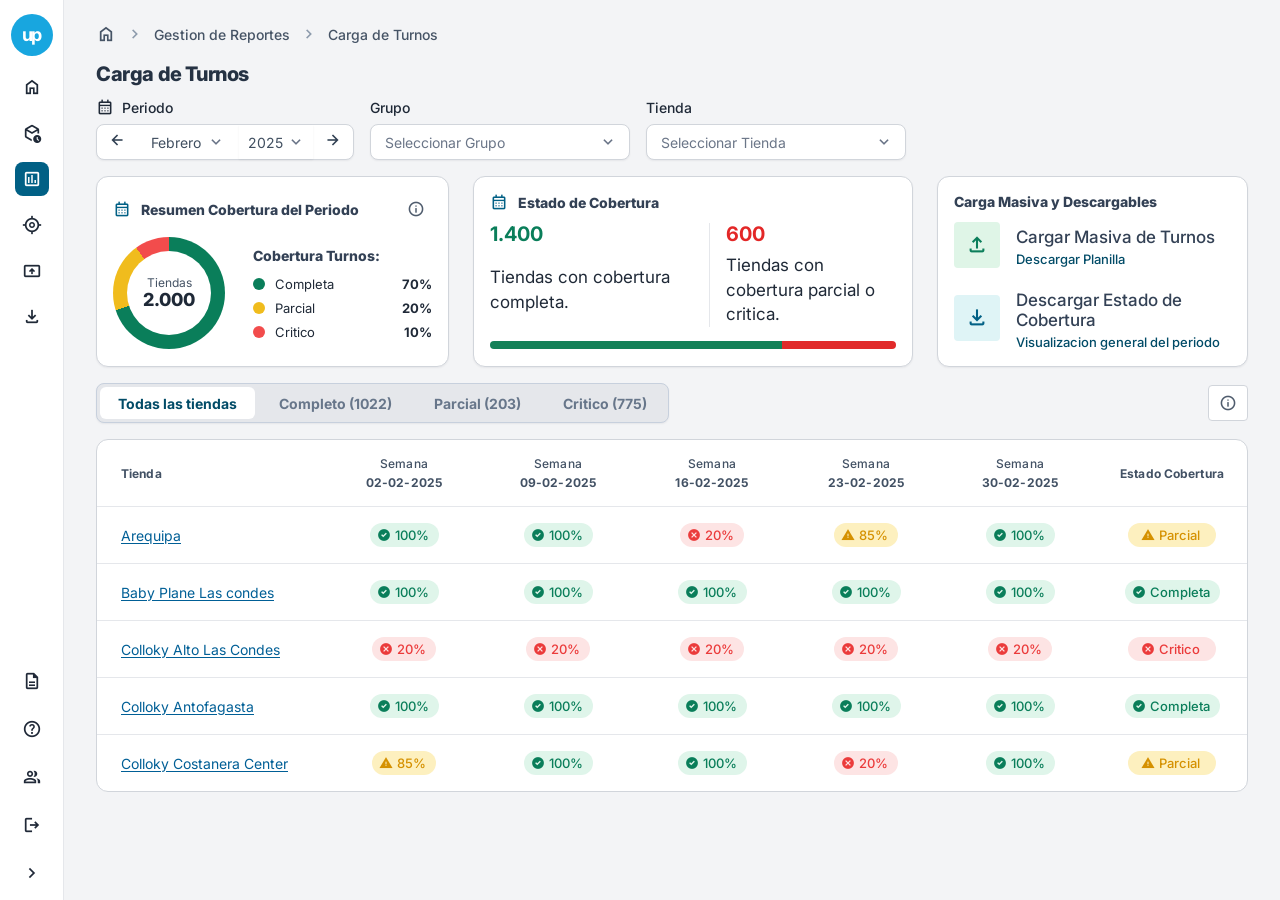
==== commit 14e877b2: "Correcciones selector de periodo y tiendas" ====
--- a/Carga_turnos/CARGA_DE_TURNOS.html
+++ b/Carga_turnos/CARGA_DE_TURNOS.html
@@ -716,12 +716,23 @@
               </button>
             </div>
 
-            <div class="filter-block">
+            <div class="filter-block generation-store-block">
               <label for="generation-store">Tienda</label>
-              <button id="generation-store" class="dropdown-trigger detail-store-trigger generation-static-trigger" type="button">
-                <span data-generation-store-label>Arequipa</span>
-                <span class="material-symbols-outlined">expand_more</span>
-              </button>
+              <div class="custom-dropdown detail-store-dropdown generation-store-dropdown" data-generation-store-dropdown>
+                <button id="generation-store" class="dropdown-trigger detail-store-trigger generation-static-trigger" type="button" aria-label="Tienda generacion" aria-expanded="false">
+                  <span class="dropdown-trigger-text" data-generation-store-label>Arequipa</span>
+                  <span class="material-symbols-outlined">expand_more</span>
+                </button>
+
+                <div class="dropdown-panel detail-store-panel generation-store-panel" hidden>
+                  <div class="dropdown-search detail-store-search generation-store-search">
+                    <span class="material-symbols-outlined">search</span>
+                    <input type="text" placeholder="Buscar tienda" data-generation-store-search />
+                  </div>
+
+                  <div class="dropdown-options detail-store-options generation-store-options" role="listbox" aria-label="Opciones de tienda generacion" data-generation-store-options></div>
+                </div>
+              </div>
             </div>
 
             <div class="generation-header-actions">
@@ -844,6 +855,11 @@
     const detailStoreSearch = detailStoreDropdown?.querySelector("[data-detail-store-search]");
     const detailStoreOptions = detailStoreDropdown?.querySelector("[data-detail-store-options]");
     const generationWeekLabel = document.querySelector("[data-generation-week-label]");
+    const generationStoreDropdown = document.querySelector("[data-generation-store-dropdown]");
+    const generationStoreTrigger = generationStoreDropdown?.querySelector(".detail-store-trigger");
+    const generationStorePanel = generationStoreDropdown?.querySelector(".generation-store-panel");
+    const generationStoreSearch = generationStoreDropdown?.querySelector("[data-generation-store-search]");
+    const generationStoreOptions = generationStoreDropdown?.querySelector("[data-generation-store-options]");
     const generationStoreLabel = document.querySelector("[data-generation-store-label]");
     const generationBreadcrumbStore = document.querySelector("[data-generation-breadcrumb-store]");
     const generationButtons = document.querySelectorAll("[data-open-generation]");
@@ -1076,6 +1092,7 @@
       if (generationStoreLabel) generationStoreLabel.textContent = safeStore;
       if (generationWeekLabel) generationWeekLabel.textContent = safeWeek;
       if (generationBreadcrumbStore) generationBreadcrumbStore.textContent = `Turnos ${safeStore}`;
+      renderGenerationStoreOptions?.(generationStoreSearch?.value || "");
     };
 
     const closeDetailStoreDropdown = () => {
@@ -1087,6 +1104,7 @@
     const openDetailStoreDropdown = () => {
       closeAllPeriodPickers();
       dropdowns.forEach((dropdown) => closeDropdown(dropdown));
+      closeGenerationStoreDropdown();
       detailStoreDropdown?.classList.add("open");
       detailStoreTrigger?.setAttribute("aria-expanded", "true");
       if (detailStorePanel) detailStorePanel.hidden = false;
@@ -1426,6 +1444,53 @@
       syncDropdownLabel(dropdown);
     });
 
+    const closeGenerationStoreDropdown = () => {
+      generationStoreDropdown?.classList.remove("open");
+      generationStoreTrigger?.setAttribute("aria-expanded", "false");
+      if (generationStorePanel) generationStorePanel.hidden = true;
+    };
+
+    const openGenerationStoreDropdown = () => {
+      closeAllPeriodPickers();
+      dropdowns.forEach((dropdown) => closeDropdown(dropdown));
+      closeDetailStoreDropdown();
+      closeGenerationStoreDropdown();
+      generationStoreDropdown?.classList.add("open");
+      generationStoreTrigger?.setAttribute("aria-expanded", "true");
+      if (generationStorePanel) generationStorePanel.hidden = false;
+      if (generationStoreSearch) generationStoreSearch.value = "";
+      renderGenerationStoreOptions();
+      generationStoreSearch?.focus();
+    };
+
+    const renderGenerationStoreOptions = (filterTerm = "") => {
+      if (!generationStoreOptions) return;
+
+      const normalizedFilter = filterTerm.trim().toLowerCase();
+      const currentStore = generationStoreLabel?.textContent?.trim() || detailStoreName?.textContent?.trim() || "Arequipa";
+      const filteredStores = detailStoreList.filter((store) => store.toLowerCase().includes(normalizedFilter));
+
+      generationStoreOptions.innerHTML = filteredStores
+        .map((store) => `
+          <button
+            class="detail-store-option${store === currentStore ? " active" : ""}"
+            type="button"
+            role="option"
+            aria-selected="${store === currentStore}"
+            data-generation-store-option="${store}"
+          >
+            ${store}
+          </button>
+        `)
+        .join("");
+    };
+
+    const setGenerationStore = (storeName) => {
+      const safeStoreName = storeName?.trim() || "Arequipa";
+      if (generationStoreLabel) generationStoreLabel.textContent = safeStoreName;
+      if (generationBreadcrumbStore) generationBreadcrumbStore.textContent = `Turnos ${safeStoreName}`;
+      renderGenerationStoreOptions(generationStoreSearch?.value || "");
+    };
     renderDetailStoreOptions();
 
     detailStoreTrigger?.addEventListener("click", () => {
@@ -1436,8 +1501,20 @@
       }
     });
 
+    generationStoreTrigger?.addEventListener("click", () => {
+      if (generationStoreDropdown?.classList.contains("open")) {
+        closeGenerationStoreDropdown();
+      } else {
+        openGenerationStoreDropdown();
+      }
+    });
+
     detailStoreSearch?.addEventListener("input", () => {
       renderDetailStoreOptions(detailStoreSearch.value);
+    });
+
+    generationStoreSearch?.addEventListener("input", () => {
+      renderGenerationStoreOptions(generationStoreSearch.value);
     });
 
     detailStoreOptions?.addEventListener("click", (event) => {
@@ -1447,6 +1524,13 @@
       closeDetailStoreDropdown();
     });
 
+    generationStoreOptions?.addEventListener("click", (event) => {
+      const option = event.target.closest("[data-generation-store-option]");
+      if (!option) return;
+      setGenerationStore(option.dataset.generationStoreOption);
+      closeGenerationStoreDropdown();
+    });
+
     document.addEventListener("click", (event) => {
       if (!periodPickers.some((picker) => picker.contains(event.target))) {
         closeAllPeriodPickers();
@@ -1459,6 +1543,10 @@
 
       if (detailStoreDropdown && !detailStoreDropdown.contains(event.target)) {
         closeDetailStoreDropdown();
+      }
+
+      if (generationStoreDropdown && !generationStoreDropdown.contains(event.target)) {
+        closeGenerationStoreDropdown();
       }
     });
 
@@ -1467,6 +1555,7 @@
       closeAllPeriodPickers();
       dropdowns.forEach((dropdown) => closeDropdown(dropdown));
       closeDetailStoreDropdown();
+      closeGenerationStoreDropdown();
     });
   </script>
 </body>
@@ -1477,3 +1566,5 @@
 
 
 
+
+
--- a/Carga_turnos/CARGA_DE_TURNOS.css
+++ b/Carga_turnos/CARGA_DE_TURNOS.css
@@ -3387,3 +3387,250 @@
     flex: 1 1 auto;
   }
 }
+
+.state-card .state-metric p {
+  font-size: 17px;
+}
+
+.downloads-card .download-copy strong {
+  font-size: 17px;
+}
+
+.downloads-card .download-item {
+  align-items: center;
+}
+
+.tabs-shell {
+  background: #e5e7eb;
+}
+
+@media (max-width: 760px) {
+  .state-card .state-metric p,
+  .downloads-card .download-copy strong {
+    font-size: 13px;
+  }
+}
+
+.detail-download-card {
+  padding: 22px 20px;
+}
+
+.detail-inline-copy small {
+  font-size: 14px;
+}
+
+.detail-summary-copy {
+  align-self: start;
+}
+
+.detail-summary-copy .card-head {
+  align-items: flex-start;
+}
+
+.detail-summary-card .card-head,
+.detail-summary-card .summary-info-tooltip,
+.detail-summary-card .icon-button {
+  align-items: flex-start;
+}
+
+.generation-period-control,
+#generation-week,
+#generation-store {
+  height: 48px;
+  border-radius: 12px;
+}
+
+.generation-period-control {
+  grid-template-columns: 48px minmax(0, 1fr) 92px 48px;
+}
+
+#generation-week,
+#generation-store {
+  padding: 0 14px;
+}
+
+#generation-week > span:first-child,
+#generation-store > span:first-child,
+.generation-period-picker .month-trigger,
+.generation-period-picker .year-trigger {
+  color: #404f60;
+}
+
+#generation-week:hover,
+#generation-store:hover,
+.generation-period-picker .period-control:hover {
+  border-color: var(--blue);
+  box-shadow: 0 0 0 3px rgba(1, 96, 133, 0.12);
+}
+
+.generation-period-picker .period-arrow {
+  display: grid;
+  place-items: center;
+}
+
+@media (max-width: 760px) {
+  .generation-period-control,
+  #generation-week,
+  #generation-store {
+    height: 36px;
+    border-radius: 8px;
+  }
+
+  .generation-period-control {
+    grid-template-columns: 36px minmax(0, 1fr) 68px 36px;
+  }
+}
+
+button#generation-store.detail-store-trigger.generation-static-trigger {
+  height: 48px;
+}
+
+@media (max-width: 760px) {
+  button#generation-store.detail-store-trigger.generation-static-trigger {
+    height: 36px;
+  }
+}
+
+.generation-filters-row > .filter-block.period-block {
+  width: 340px;
+}
+
+@media (max-width: 1180px) {
+  .generation-filters-row > .filter-block.period-block {
+    width: 100%;
+  }
+}
+
+.generation-filters-row {
+  grid-template-columns: minmax(240px, 258px) minmax(220px, 260px) minmax(240px, 260px) auto;
+}
+
+.generation-filters-row > .filter-block.period-block {
+  width: 258px;
+}
+
+.generation-store-block,
+.generation-store-dropdown,
+.generation-store-panel {
+  width: 100%;
+}
+
+.generation-period-picker,
+.generation-period-control {
+  width: 100%;
+}
+
+#generation-week,
+button#generation-store.detail-store-trigger.generation-static-trigger,
+.generation-period-control,
+.generation-period-picker .month-trigger,
+.generation-period-picker .year-trigger {
+  height: 38px;
+  border-radius: 8px;
+}
+
+.generation-period-control {
+  grid-template-columns: 40px minmax(0, 1fr) 74px 40px;
+}
+
+#generation-week > span:first-child,
+#generation-store > span:first-child,
+.generation-period-picker .month-trigger,
+.generation-period-picker .year-trigger {
+  color: #404f60;
+}
+
+.generation-store-dropdown.open .detail-store-trigger {
+  border-color: var(--blue);
+  box-shadow: 0 0 0 3px rgba(1, 96, 133, 0.12);
+}
+
+.generation-store-dropdown.open .detail-store-trigger .material-symbols-outlined {
+  transform: rotate(180deg);
+}
+
+@media (max-width: 1180px) {
+  .generation-filters-row {
+    grid-template-columns: repeat(2, minmax(240px, 1fr));
+  }
+
+  .generation-filters-row > .filter-block.period-block {
+    width: 100%;
+  }
+}
+
+@media (max-width: 760px) {
+  #generation-week,
+  button#generation-store.detail-store-trigger.generation-static-trigger,
+  .generation-period-control,
+  .generation-period-picker .month-trigger,
+  .generation-period-picker .year-trigger {
+    height: 36px;
+  }
+
+  .generation-period-control {
+    grid-template-columns: 36px minmax(0, 1fr) 68px 36px;
+  }
+}
+
+.generation-filters-row {
+  grid-template-columns: 258px minmax(220px, 260px) 260px auto;
+  align-items: end;
+}
+
+.generation-filters-row > .detail-period-block,
+.generation-filters-row > .generation-store-block {
+  width: 100%;
+}
+
+.generation-filters-row .detail-period-picker,
+.generation-filters-row .detail-period-control,
+.generation-filters-row .detail-store-dropdown,
+.generation-filters-row .detail-store-trigger {
+  width: 100%;
+}
+
+.generation-filters-row .detail-period-control,
+.generation-filters-row .detail-store-trigger,
+.generation-filters-row .detail-static-trigger {
+  height: 38px;
+  border-radius: 8px;
+}
+
+.generation-filters-row .detail-period-control {
+  grid-template-columns: 40px minmax(0, 1fr) 74px 40px;
+}
+
+.generation-filters-row .detail-store-dropdown.open .detail-store-trigger,
+.generation-filters-row .detail-period-picker.month-open .detail-period-control,
+.generation-filters-row .detail-period-picker.year-open .detail-period-control {
+  border-color: var(--blue);
+  box-shadow: 0 0 0 3px rgba(1, 96, 133, 0.12);
+}
+
+.generation-filters-row .detail-store-trigger .dropdown-trigger-text,
+.generation-filters-row .detail-static-trigger {
+  color: #404f60;
+}
+
+@media (max-width: 1180px) {
+  .generation-filters-row {
+    grid-template-columns: repeat(2, minmax(240px, 1fr));
+  }
+}
+
+@media (max-width: 760px) {
+  .generation-filters-row {
+    grid-template-columns: 1fr;
+  }
+}
+
+.generation-filters-row {
+  min-height: 77px;
+}
+
+@media (max-width: 1180px) {
+  .generation-filters-row {
+    min-height: 0;
+  }
+}
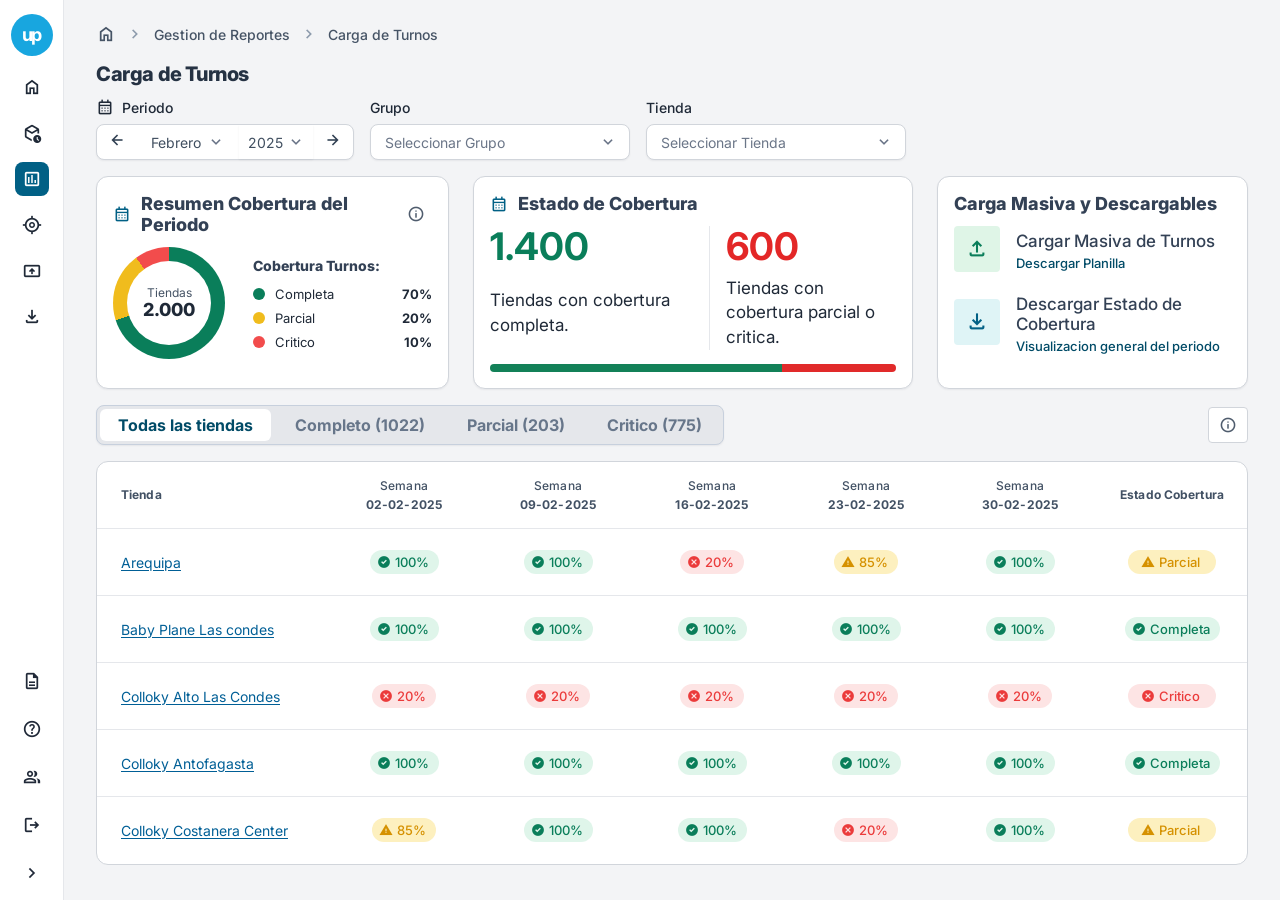
==== commit f829c603: "Ajustes de tipografia y tamaño de tabla" ====
--- a/Carga_turnos/CARGA_DE_TURNOS.html
+++ b/Carga_turnos/CARGA_DE_TURNOS.html
@@ -1,4 +1,4 @@
-<!DOCTYPE html>
+﻿<!DOCTYPE html>
 <html lang="es">
 <head>
   <meta charset="utf-8" />
@@ -659,105 +659,109 @@
             <h1>Generacion de Turnos</h1>
           </header>
 
-          <section class="generation-filters-row" aria-label="Filtros generacion">
-            <div class="filter-block period-block detail-period-block">
-              <label for="generation-period-month">
-                <span class="material-symbols-outlined">calendar_month</span>
-                Periodo
-              </label>
-
-              <div class="period-picker detail-period-picker generation-period-picker" data-period-picker>
-                <div class="period-control detail-period-control generation-period-control">
-                  <button type="button" class="period-arrow" aria-label="Periodo anterior" data-period-shift="-1">
-                    <span class="material-symbols-outlined">arrow_back</span>
-                  </button>
-                  <button id="generation-period-month" class="month-trigger detail-static-trigger" type="button" aria-label="Mes" aria-expanded="false" aria-controls="generation-month-panel">
-                    <span data-month-label>Febrero</span>
+        <section class="filters-row" aria-label="Filtros">
+          <div class="filter-block period-block detail-period-block">
+            <label for="period-month">
+              <span class="material-symbols-outlined">calendar_month</span>
+              Periodo
+            </label>
+
+            <div class="period-picker" data-period-picker>
+              <div class="period-control">
+                <button type="button" class="period-arrow" aria-label="Periodo anterior" data-period-shift="-1">
+                  <span class="material-symbols-outlined">arrow_back</span>
+                </button>
+
+                <button id="period-month" class="month-trigger" type="button" aria-label="Mes" aria-expanded="false" aria-controls="month-panel">
+                  <span data-month-label>Febrero</span>
+                  <span class="material-symbols-outlined">expand_more</span>
+                </button>
+
+                <div class="year-picker" data-year-picker>
+                  <button id="period-year" class="year-trigger" type="button" aria-label="Ano" aria-expanded="false" aria-controls="year-panel">
+                    <span data-year-label>2025</span>
                     <span class="material-symbols-outlined">expand_more</span>
                   </button>
-                  <div class="year-picker" data-year-picker>
-                    <button class="year-trigger detail-static-trigger" type="button" aria-label="Ano" aria-expanded="false" aria-controls="generation-year-panel">
-                      <span data-year-label>2025</span>
-                      <span class="material-symbols-outlined">expand_more</span>
-                    </button>
-                    <div id="generation-year-panel" class="year-panel" hidden>
-                      <div class="year-list" role="listbox" aria-label="Seleccion de ano"></div>
-                    </div>
+
+                  <div id="year-panel" class="year-panel" hidden>
+                    <div class="year-list" role="listbox" aria-label="Seleccion de ano"></div>
                   </div>
-                  <button type="button" class="period-arrow" aria-label="Periodo siguiente" data-period-shift="1">
-                    <span class="material-symbols-outlined">arrow_forward</span>
-                  </button>
-                </div>
-
-                <div id="generation-month-panel" class="month-panel" hidden>
-                  <div class="month-grid" role="listbox" aria-label="Seleccion de mes">
-                    <button class="month-option" type="button" data-month-index="0">Enero</button>
-                    <button class="month-option active" type="button" data-month-index="1" aria-selected="true">Febrero</button>
-                    <button class="month-option" type="button" data-month-index="2">Marzo</button>
-                    <button class="month-option" type="button" data-month-index="3">Abril</button>
-                    <button class="month-option" type="button" data-month-index="4">Mayo</button>
-                    <button class="month-option" type="button" data-month-index="5">Junio</button>
-                    <button class="month-option" type="button" data-month-index="6">Julio</button>
-                    <button class="month-option" type="button" data-month-index="7">Agosto</button>
-                    <button class="month-option" type="button" data-month-index="8">Septiembre</button>
-                    <button class="month-option" type="button" data-month-index="9">Octubre</button>
-                    <button class="month-option" type="button" data-month-index="10">Noviembre</button>
-                    <button class="month-option" type="button" data-month-index="11">Diciembre</button>
-                  </div>
-                </div>
-              </div>
-            </div>
-
-            <div class="filter-block">
-              <label for="generation-week">Semana</label>
-              <button id="generation-week" class="dropdown-trigger generation-static-trigger" type="button">
-                <span data-generation-week-label>02-02-2025</span>
+                </div>
+
+                <button type="button" class="period-arrow" aria-label="Periodo siguiente" data-period-shift="1">
+                  <span class="material-symbols-outlined">arrow_forward</span>
+                </button>
+              </div>
+
+              <div id="month-panel" class="month-panel" hidden>
+                <div class="month-grid" role="listbox" aria-label="Seleccion de mes">
+                  <button class="month-option" type="button" data-month-index="0">Enero</button>
+                  <button class="month-option active" type="button" data-month-index="1" aria-selected="true">Febrero</button>
+                  <button class="month-option" type="button" data-month-index="2">Marzo</button>
+                  <button class="month-option" type="button" data-month-index="3">Abril</button>
+                  <button class="month-option" type="button" data-month-index="4">Mayo</button>
+                  <button class="month-option" type="button" data-month-index="5">Junio</button>
+                  <button class="month-option" type="button" data-month-index="6">Julio</button>
+                  <button class="month-option" type="button" data-month-index="7">Agosto</button>
+                  <button class="month-option" type="button" data-month-index="8">Septiembre</button>
+                  <button class="month-option" type="button" data-month-index="9">Octubre</button>
+                  <button class="month-option" type="button" data-month-index="10">Noviembre</button>
+                  <button class="month-option" type="button" data-month-index="11">Diciembre</button>
+                </div>
+              </div>
+            </div>
+          </div>
+
+          <div class="filter-block generation-week-block">
+            <label for="generation-week">Semana</label>
+            <div class="custom-dropdown generation-week-dropdown" data-generation-week-dropdown>
+              <button id="generation-week" class="dropdown-trigger generation-static-trigger" type="button" aria-expanded="false" aria-controls="generation-week-panel">
+                <span class="dropdown-trigger-text" data-generation-week-label>02-02-2025</span>
                 <span class="material-symbols-outlined">expand_more</span>
               </button>
-            </div>
-
-            <div class="filter-block generation-store-block">
-              <label for="generation-store">Tienda</label>
-              <div class="custom-dropdown detail-store-dropdown generation-store-dropdown" data-generation-store-dropdown>
-                <button id="generation-store" class="dropdown-trigger detail-store-trigger generation-static-trigger" type="button" aria-label="Tienda generacion" aria-expanded="false">
-                  <span class="dropdown-trigger-text" data-generation-store-label>Arequipa</span>
-                  <span class="material-symbols-outlined">expand_more</span>
-                </button>
-
-                <div class="dropdown-panel detail-store-panel generation-store-panel" hidden>
-                  <div class="dropdown-search detail-store-search generation-store-search">
-                    <span class="material-symbols-outlined">search</span>
-                    <input type="text" placeholder="Buscar tienda" data-generation-store-search />
-                  </div>
-
-                  <div class="dropdown-options detail-store-options generation-store-options" role="listbox" aria-label="Opciones de tienda generacion" data-generation-store-options></div>
-                </div>
-              </div>
-            </div>
-
-            <div class="generation-header-actions">
-              <button class="detail-outline-button generation-preview-button" type="button">
-                <span class="material-symbols-outlined">visibility</span>
-                Vista Previa
+
+              <div id="generation-week-panel" class="dropdown-panel generation-week-panel" hidden>
+                <div class="generation-week-options" role="listbox" aria-label="Opciones de semana">
+                  <button class="generation-week-option active" type="button" data-generation-week-option="02-02-2025" aria-selected="true">02-02-2025</button>
+                  <button class="generation-week-option" type="button" data-generation-week-option="09-02-2025" aria-selected="false">09-02-2025</button>
+                  <button class="generation-week-option" type="button" data-generation-week-option="16-02-2025" aria-selected="false">16-02-2025</button>
+                  <button class="generation-week-option" type="button" data-generation-week-option="23-02-2025" aria-selected="false">23-02-2025</button>
+                </div>
+              </div>
+            </div>
+          </div>
+
+          <div class="filter-block generation-store-block">
+            <label>Tienda</label>
+            <div class="custom-dropdown detail-store-dropdown generation-store-dropdown" data-generation-store-dropdown>
+              <button id="generation-store" class="dropdown-trigger detail-store-trigger generation-static-trigger" type="button" aria-label="Tienda generacion" aria-expanded="false">
+                <span class="dropdown-trigger-text" data-generation-store-label>Seleccionar Tienda</span>
+                <span class="material-symbols-outlined">expand_more</span>
               </button>
-              <button class="detail-primary-button generation-save-button" type="button">
-                <span class="material-symbols-outlined">save</span>
-                Guardar Cambios
-              </button>
-            </div>
-          </section>
-
+
+              <div class="dropdown-panel detail-store-panel generation-store-panel" hidden>
+                <div class="dropdown-search detail-store-search">
+                  <span class="material-symbols-outlined">search</span>
+                  <input type="text" placeholder="Buscar tienda" data-generation-store-search />
+                </div>
+
+                <div class="dropdown-options detail-store-options" role="listbox" aria-label="Opciones de tienda generacion" data-generation-store-options></div>
+              </div>
+            </div>
+          </div>
+
+        </section>
           <section class="generation-workspace" aria-label="Generacion de turnos workspace">
             <aside class="card generation-vendors-card">
               <div class="generation-vendors-head">Vendedores</div>
-              <div class="generation-vendors-list">
-                <label class="generation-vendor-row"><input type="checkbox" /> <span>Seleccionar Todo</span></label>
-                <label class="generation-vendor-row"><input type="checkbox" /> <span>Javier Soto Perez</span></label>
-                <label class="generation-vendor-row"><input type="checkbox" /> <span>Viviana Nunez Toledo</span></label>
-                <label class="generation-vendor-row"><input type="checkbox" /> <span>Juan Carrasco Soto</span></label>
-                <label class="generation-vendor-row"><input type="checkbox" /> <span>Sandra Perez Sanchez</span></label>
-                <label class="generation-vendor-row"><input type="checkbox" /> <span>Andrea Hernandez Soto</span></label>
-                <label class="generation-vendor-row"><input type="checkbox" /> <span>Luis Martinez Herrera</span></label>
+              <div class="generation-vendors-list" data-generation-vendors-list>
+                <label class="generation-vendor-row"><input type="checkbox" data-generation-select-all /> <span>Seleccionar Todo</span></label>
+                <label class="generation-vendor-row"><input type="checkbox" data-generation-vendor /> <span>Javier Soto Perez</span></label>
+                <label class="generation-vendor-row"><input type="checkbox" data-generation-vendor /> <span>Viviana Nunez Toledo</span></label>
+                <label class="generation-vendor-row"><input type="checkbox" data-generation-vendor /> <span>Juan Carrasco Soto</span></label>
+                <label class="generation-vendor-row"><input type="checkbox" data-generation-vendor /> <span>Sandra Perez Sanchez</span></label>
+                <label class="generation-vendor-row"><input type="checkbox" data-generation-vendor /> <span>Andrea Hernandez Soto</span></label>
+                <label class="generation-vendor-row"><input type="checkbox" data-generation-vendor /> <span>Luis Martinez Herrera</span></label>
               </div>
             </aside>
 
@@ -785,7 +789,9 @@
                   <span>DOM 08</span>
                 </div>
 
-                <div class="generation-empty-state">
+                <div class="generation-board-body" data-generation-board-body hidden></div>
+
+                <div class="generation-empty-state" data-generation-empty-state>
                   <div class="generation-empty-icon material-symbols-outlined">calendar_month</div>
                   <strong>Selecciona vendedores y asigna turnos</strong>
                   <p>Usa el selector de la izquierda para elegir vendedores y asignar turnos.</p>
@@ -854,6 +860,10 @@
     const detailStorePanel = detailStoreDropdown?.querySelector(".detail-store-panel");
     const detailStoreSearch = detailStoreDropdown?.querySelector("[data-detail-store-search]");
     const detailStoreOptions = detailStoreDropdown?.querySelector("[data-detail-store-options]");
+    const generationWeekDropdown = document.querySelector("[data-generation-week-dropdown]");
+    const generationWeekTrigger = generationWeekDropdown?.querySelector("#generation-week");
+    const generationWeekPanel = generationWeekDropdown?.querySelector(".generation-week-panel");
+    const generationWeekOptions = generationWeekDropdown?.querySelector(".generation-week-options");
     const generationWeekLabel = document.querySelector("[data-generation-week-label]");
     const generationStoreDropdown = document.querySelector("[data-generation-store-dropdown]");
     const generationStoreTrigger = generationStoreDropdown?.querySelector(".detail-store-trigger");
@@ -861,6 +871,11 @@
     const generationStoreSearch = generationStoreDropdown?.querySelector("[data-generation-store-search]");
     const generationStoreOptions = generationStoreDropdown?.querySelector("[data-generation-store-options]");
     const generationStoreLabel = document.querySelector("[data-generation-store-label]");
+    const generationVendorsList = document.querySelector("[data-generation-vendors-list]");
+    const generationSelectAll = generationVendorsList?.querySelector("[data-generation-select-all]");
+    const generationVendorCheckboxes = generationVendorsList ? [...generationVendorsList.querySelectorAll("[data-generation-vendor]")] : [];
+    const generationBoardBody = document.querySelector("[data-generation-board-body]");
+    const generationEmptyState = document.querySelector("[data-generation-empty-state]");
     const generationBreadcrumbStore = document.querySelector("[data-generation-breadcrumb-store]");
     const generationButtons = document.querySelectorAll("[data-open-generation]");
 
@@ -1091,6 +1106,7 @@
 
       if (generationStoreLabel) generationStoreLabel.textContent = safeStore;
       if (generationWeekLabel) generationWeekLabel.textContent = safeWeek;
+      renderGenerationWeekOptions?.(safeWeek);
       if (generationBreadcrumbStore) generationBreadcrumbStore.textContent = `Turnos ${safeStore}`;
       renderGenerationStoreOptions?.(generationStoreSearch?.value || "");
     };
@@ -1110,6 +1126,7 @@
       if (detailStorePanel) detailStorePanel.hidden = false;
       if (detailStoreSearch) detailStoreSearch.value = "";
       renderDetailStoreOptions();
+    renderGenerationWeekOptions();
       detailStoreSearch?.focus();
     };
 
@@ -1444,6 +1461,33 @@
       syncDropdownLabel(dropdown);
     });
 
+    const closeGenerationWeekDropdown = () => {
+      generationWeekDropdown?.classList.remove("open");
+      generationWeekTrigger?.setAttribute("aria-expanded", "false");
+      if (generationWeekPanel) generationWeekPanel.hidden = true;
+    };
+
+    const renderGenerationWeekOptions = (activeWeek) => {
+      if (!generationWeekOptions) return;
+      const currentWeek = activeWeek || generationWeekLabel?.textContent?.trim() || "02-02-2025";
+      generationWeekOptions.querySelectorAll("[data-generation-week-option]").forEach((button) => {
+        const isActive = button.dataset.generationWeekOption === currentWeek;
+        button.classList.toggle("active", isActive);
+        button.setAttribute("aria-selected", String(isActive));
+      });
+    };
+
+    const openGenerationWeekDropdown = () => {
+      closeAllPeriodPickers();
+      dropdowns.forEach((dropdown) => closeDropdown(dropdown));
+      closeDetailStoreDropdown();
+      closeGenerationStoreDropdown();
+      generationWeekDropdown?.classList.add("open");
+      generationWeekTrigger?.setAttribute("aria-expanded", "true");
+      if (generationWeekPanel) generationWeekPanel.hidden = false;
+      renderGenerationWeekOptions();
+    };
+
     const closeGenerationStoreDropdown = () => {
       generationStoreDropdown?.classList.remove("open");
       generationStoreTrigger?.setAttribute("aria-expanded", "false");
@@ -1491,7 +1535,43 @@
       if (generationBreadcrumbStore) generationBreadcrumbStore.textContent = `Turnos ${safeStoreName}`;
       renderGenerationStoreOptions(generationStoreSearch?.value || "");
     };
+
+    const getGenerationSelectedVendors = () => generationVendorCheckboxes
+      .filter((checkbox) => checkbox.checked)
+      .map((checkbox) => checkbox.closest(".generation-vendor-row")?.querySelector("span")?.textContent?.trim())
+      .filter(Boolean);
+
+    const renderGenerationBoard = () => {
+      if (!generationBoardBody || !generationEmptyState) return;
+
+      const selectedVendors = getGenerationSelectedVendors();
+      const hasSelectedVendors = selectedVendors.length > 0;
+
+      generationBoardBody.hidden = !hasSelectedVendors;
+      generationEmptyState.hidden = hasSelectedVendors;
+      generationBoardBody.style.display = hasSelectedVendors ? "grid" : "none";
+      generationEmptyState.style.display = hasSelectedVendors ? "none" : "grid";
+
+      if (!hasSelectedVendors) {
+        generationBoardBody.innerHTML = "";
+        return;
+      }
+
+      generationBoardBody.innerHTML = selectedVendors.map((vendorName) => `
+        <div class="generation-board-row">
+          <div class="generation-board-vendor">${vendorName}</div>
+          <button class="generation-board-cell" type="button">Asignar Turno</button>
+          <button class="generation-board-cell" type="button">Asignar Turno</button>
+          <button class="generation-board-cell" type="button">Asignar Turno</button>
+          <button class="generation-board-cell" type="button">Asignar Turno</button>
+          <button class="generation-board-cell" type="button">Asignar Turno</button>
+          <button class="generation-board-cell" type="button">Asignar Turno</button>
+          <button class="generation-board-cell" type="button">Asignar Turno</button>
+        </div>
+      `).join("");
+    };
     renderDetailStoreOptions();
+    renderGenerationWeekOptions();
 
     detailStoreTrigger?.addEventListener("click", () => {
       if (detailStoreDropdown?.classList.contains("open")) {
@@ -1501,6 +1581,22 @@
       }
     });
 
+    generationWeekTrigger?.addEventListener("click", () => {
+      if (generationWeekDropdown?.classList.contains("open")) {
+        closeGenerationWeekDropdown();
+      } else {
+        openGenerationWeekDropdown();
+      }
+    });
+
+    generationWeekOptions?.addEventListener("click", (event) => {
+      const option = event.target.closest("[data-generation-week-option]");
+      if (!option) return;
+      if (generationWeekLabel) generationWeekLabel.textContent = option.dataset.generationWeekOption;
+      renderGenerationWeekOptions(option.dataset.generationWeekOption);
+      closeGenerationWeekDropdown();
+    });
+
     generationStoreTrigger?.addEventListener("click", () => {
       if (generationStoreDropdown?.classList.contains("open")) {
         closeGenerationStoreDropdown();
@@ -1530,6 +1626,23 @@
       setGenerationStore(option.dataset.generationStoreOption);
       closeGenerationStoreDropdown();
     });
+    generationSelectAll?.addEventListener("change", () => {
+      generationVendorCheckboxes.forEach((checkbox) => {
+        checkbox.checked = generationSelectAll.checked;
+      });
+      renderGenerationBoard();
+    });
+
+    generationVendorCheckboxes.forEach((checkbox) => {
+      checkbox.addEventListener("change", () => {
+        if (!generationSelectAll) return;
+        generationSelectAll.checked = generationVendorCheckboxes.length > 0 && generationVendorCheckboxes.every((item) => item.checked);
+        renderGenerationBoard();
+      });
+    });
+
+    renderGenerationBoard();
+
 
     document.addEventListener("click", (event) => {
       if (!periodPickers.some((picker) => picker.contains(event.target))) {
@@ -1568,3 +1681,6 @@
 
 
 
+
+
+
--- a/Carga_turnos/CARGA_DE_TURNOS.css
+++ b/Carga_turnos/CARGA_DE_TURNOS.css
@@ -1,4 +1,4 @@
-:root {
+﻿:root {
   --bg: #F3F4F6;
   --surface: #ffffff;
   --border: #D1D5DB;
@@ -2995,16 +2995,16 @@
 }
 
 .generation-shift-pill {
-  width: 100px;
+  width: 112px;
   height: 51px;
-  min-width: 100px;
+  min-width: 112px;
   min-height: 51px;
 }
 
 .generation-shift-pill.create {
-  width: 100px;
+  width: 112px;
   height: 51px;
-  min-width: 100px;
+  min-width: 112px;
   min-height: 51px;
 }
 
@@ -3015,15 +3015,15 @@
 
 @media (max-width: 760px) {
   .generation-shift-pills {
-    grid-template-columns: repeat(2, minmax(100px, 100px));
+    grid-template-columns: repeat(2, minmax(112px, 112px));
     justify-content: start;
   }
 
   .generation-shift-pill,
   .generation-shift-pill.create {
-    width: 100px;
+    width: 112px;
     height: 51px;
-    min-width: 100px;
+    min-width: 112px;
     min-height: 51px;
   }
 }
@@ -3634,3 +3634,382 @@
     min-height: 0;
   }
 }
+.generation-filters-row #generation-week {
+  height: 48px;
+  border-radius: 12px;
+}
+.generation-filters-row .generation-week-block {
+  min-height: 77px;
+}
+.generation-filters-row .generation-store-block {
+  min-height: 77px;
+}
+.generation-filters-row #generation-store {
+  height: 48px;
+  min-height: 48px;
+  border-radius: 12px;
+}
+.generation-week-dropdown {
+  width: 100%;
+}
+
+.generation-week-panel {
+  top: calc(100% + 10px);
+  left: 0;
+  width: 100%;
+  min-width: 100%;
+  padding: 10px 8px 8px;
+  border: 1px solid #d6dde8;
+  border-radius: 10px;
+  background: #ffffff;
+  box-shadow: 0 16px 36px rgba(15, 23, 42, 0.16);
+}
+
+.generation-week-options {
+  max-height: 300px;
+  padding: 4px 6px 4px 8px;
+  overflow-y: auto;
+  scrollbar-width: thin;
+  scrollbar-color: #6f7784 transparent;
+}
+
+.generation-week-options::-webkit-scrollbar {
+  width: 8px;
+}
+
+.generation-week-options::-webkit-scrollbar-thumb {
+  border-radius: 999px;
+  background: #6f7784;
+}
+
+.generation-week-options::-webkit-scrollbar-track {
+  background: transparent;
+}
+
+.generation-week-option {
+  width: 100%;
+  min-height: 54px;
+  border: 0;
+  background: transparent;
+  color: #334155;
+  display: flex;
+  align-items: center;
+  padding: 0 18px;
+  font-size: 16px;
+  font-weight: 500;
+  text-align: left;
+  border-radius: 0;
+}
+
+.generation-week-option:hover,
+.generation-week-option.active {
+  background: #e4f4ff;
+}
+
+.generation-week-option + .generation-week-option {
+  margin-top: 2px;
+}
+button#generation-week.dropdown-trigger.generation-static-trigger {
+  height: 48px !important;
+  min-height: 48px !important;
+  padding-top: 0;
+  padding-bottom: 0;
+  align-items: center;
+  border-radius: 12px;
+}
+
+
+.generation-filters-row > .generation-store-block {
+  min-height: 77px !important;
+}
+
+button#generation-store.detail-store-trigger.generation-static-trigger {
+  height: 48px !important;
+  min-height: 48px !important;
+  border-radius: 12px !important;
+}
+.generation-copy-block {
+  justify-self: start !important;
+  justify-content: flex-start !important;
+  padding-left: 80px !important;
+  box-sizing: border-box;
+}
+.generation-shift-card {
+  justify-items: start;
+}
+
+.generation-shift-layout {
+  justify-content: flex-start !important;
+  column-gap: 60px;
+}
+.generation-copy-block {
+  justify-self: start !important;
+  justify-content: flex-start !important;
+  padding-left: 0 !important;
+  margin-left: 0 !important;
+}
+
+.generation-copy-block {
+  padding-left: 80px !important;
+}
+.generation-copy-block {
+  position: relative;
+}
+
+.generation-copy-block::before {
+  content: "";
+  position: absolute;
+  left: 32px;
+  top: 50%;
+  transform: translateY(-50%);
+  width: 1px;
+  height: 136px;
+  background: #e2e8f0;
+}
+.generation-board-body {
+  display: grid;
+  gap: 8px;
+}
+
+.generation-board-row {
+  display: grid;
+  grid-template-columns: minmax(160px, 1.6fr) repeat(7, minmax(68px, 1fr));
+  gap: 8px;
+  align-items: center;
+}
+
+.generation-board-vendor {
+  padding: 0 10px;
+  color: #111827;
+  font-size: 16px;
+  font-weight: 500;
+}
+
+.generation-board-cell {
+  min-height: 56px;
+  border: 1px dashed #d6dde8;
+  border-radius: 12px;
+  background: #ffffff;
+  color: #a0acbd;
+  font-size: 14px;
+  font-weight: 500;
+  text-align: center;
+}
+
+@media (max-width: 760px) {
+  .generation-board-row {
+    grid-template-columns: 1fr;
+  }
+
+  .generation-board-vendor {
+    padding: 8px 0 0;
+  }
+}
+.generation-main-stack {
+  grid-template-rows: minmax(0, 390px) auto;
+}
+
+.generation-board-card {
+  height: 390px;
+  min-height: 390px;
+  display: grid;
+  grid-template-rows: auto auto minmax(0, 1fr);
+  overflow: hidden;
+}
+
+.generation-board-body {
+  min-height: 0;
+  height: 100%;
+  overflow-y: auto;
+  overflow-x: hidden;
+  padding: 0 10px 8px;
+  align-content: start;
+}
+
+.generation-empty-state {
+  min-height: 0;
+  height: 100%;
+}
+
+
+.generation-board-card {
+  height: 390px !important;
+  min-height: 390px !important;
+  display: grid !important;
+  grid-template-rows: auto auto minmax(0, 1fr) !important;
+  overflow: hidden !important;
+}
+
+.generation-board-body,
+.generation-empty-state {
+  grid-row: 3;
+  min-height: 0;
+  height: 100%;
+}
+
+.generation-board-body {
+  overflow-y: auto !important;
+  overflow-x: hidden !important;
+  padding: 0 10px 8px !important;
+  align-content: start;
+}
+
+.generation-empty-state {
+  margin: 0 10px 8px !important;
+  min-height: 0 !important;
+  height: 100% !important;
+  padding: 32px !important;
+}
+
+.generation-main-stack {
+  grid-template-rows: minmax(0, 477px) auto !important;
+}
+
+.generation-board-card {
+  height: 477px !important;
+  min-height: 477px !important;
+}
+
+.generation-board-body,
+.generation-empty-state {
+  height: 360px !important;
+}
+
+.generation-empty-state {
+  min-height: 360px !important;
+}
+
+.detail-download-card .download-icon.export,
+.detail-download-card .download-icon.upload,
+.detail-download-card .download-icon.detail-purple {
+  box-shadow: 0 8px 18px rgba(15, 23, 42, 0.08);
+}
+
+
+
+
+
+
+@media (max-width: 1280px) {
+  .generation-workspace {
+    grid-template-columns: 1fr !important;
+  }
+
+  .generation-main-stack {
+    min-width: 0;
+  }
+
+  .generation-vendors-list {
+    grid-template-columns: repeat(2, minmax(0, 1fr));
+    column-gap: 16px;
+  }
+
+  .generation-board-card {
+    min-width: 0;
+    overflow-x: auto !important;
+    overflow-y: hidden !important;
+  }
+
+  .generation-calendar-head,
+  .generation-board-body,
+  .generation-empty-state {
+    min-width: 860px;
+  }
+
+  .generation-shift-layout {
+    grid-template-columns: 1fr !important;
+    align-items: start !important;
+    gap: 20px;
+  }
+
+  .generation-shift-main,
+  .generation-shift-left,
+  .generation-shift-pills,
+  .generation-copy-block {
+    width: 100% !important;
+    max-width: none !important;
+  }
+
+  .generation-shift-left {
+    display: grid;
+    grid-template-columns: minmax(0, 1fr) auto;
+    align-items: end;
+  }
+
+  .generation-copy-block {
+    padding-left: 0 !important;
+    margin-left: 0 !important;
+    justify-self: start !important;
+  }
+
+  .generation-copy-block::before {
+    display: none;
+  }
+}
+
+@media (max-width: 900px) {
+  .generation-vendors-list {
+    grid-template-columns: 1fr;
+  }
+
+  .generation-calendar-head,
+  .generation-board-body,
+  .generation-empty-state {
+    min-width: 760px;
+  }
+
+  .generation-shift-left {
+    grid-template-columns: 1fr;
+  }
+
+  .generation-shift-pills {
+    display: grid;
+    grid-template-columns: repeat(2, minmax(112px, 1fr));
+    width: 100% !important;
+  }
+
+  .generation-shift-pill {
+    width: 100%;
+  }
+}
+
+@media (max-width: 640px) {
+  .generation-shift-pills {
+    grid-template-columns: 1fr;
+  }
+}
+
+/* Codex override: main dashboard table row height and coverage metric size */
+.state-card .state-metric strong {
+  font-size: 38px;
+}
+
+.coverage-table tbody tr {
+  height: 67px;
+}
+
+.coverage-table tbody td {
+  height: 67px;
+  padding-top: 0;
+  padding-bottom: 0;
+}
+
+/* Codex override: dashboard heading, tabs and coverage header sizing */
+.summary-grid .card-head h2 {
+  font-size: 18px;
+}
+
+.tabs-shell .tab-button {
+  font-size: 16px;
+}
+
+.coverage-table thead th {
+  height: 67px;
+  padding-top: 0;
+  padding-bottom: 0;
+}
+
+/* Codex override: detail turnos table header font size */
+.detail-turnos-table thead th {
+  font-size: 14px;
+}
